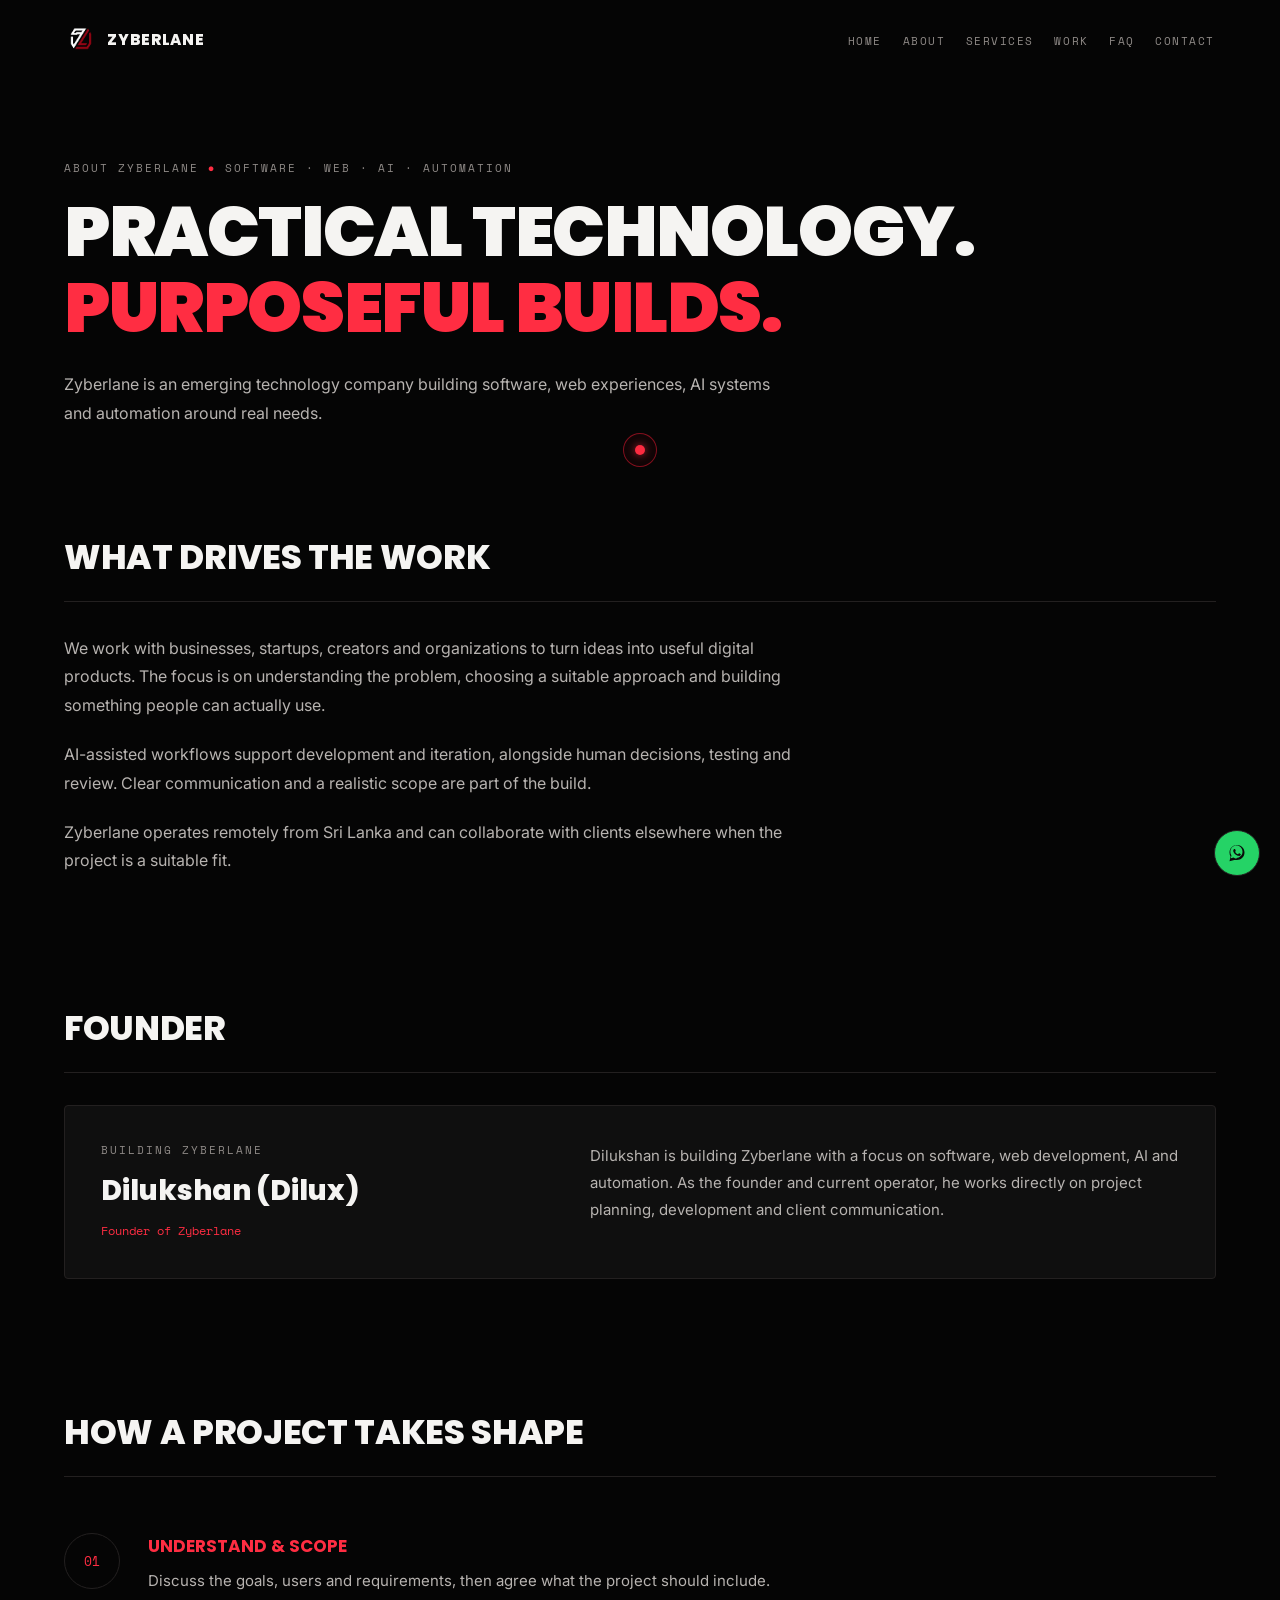
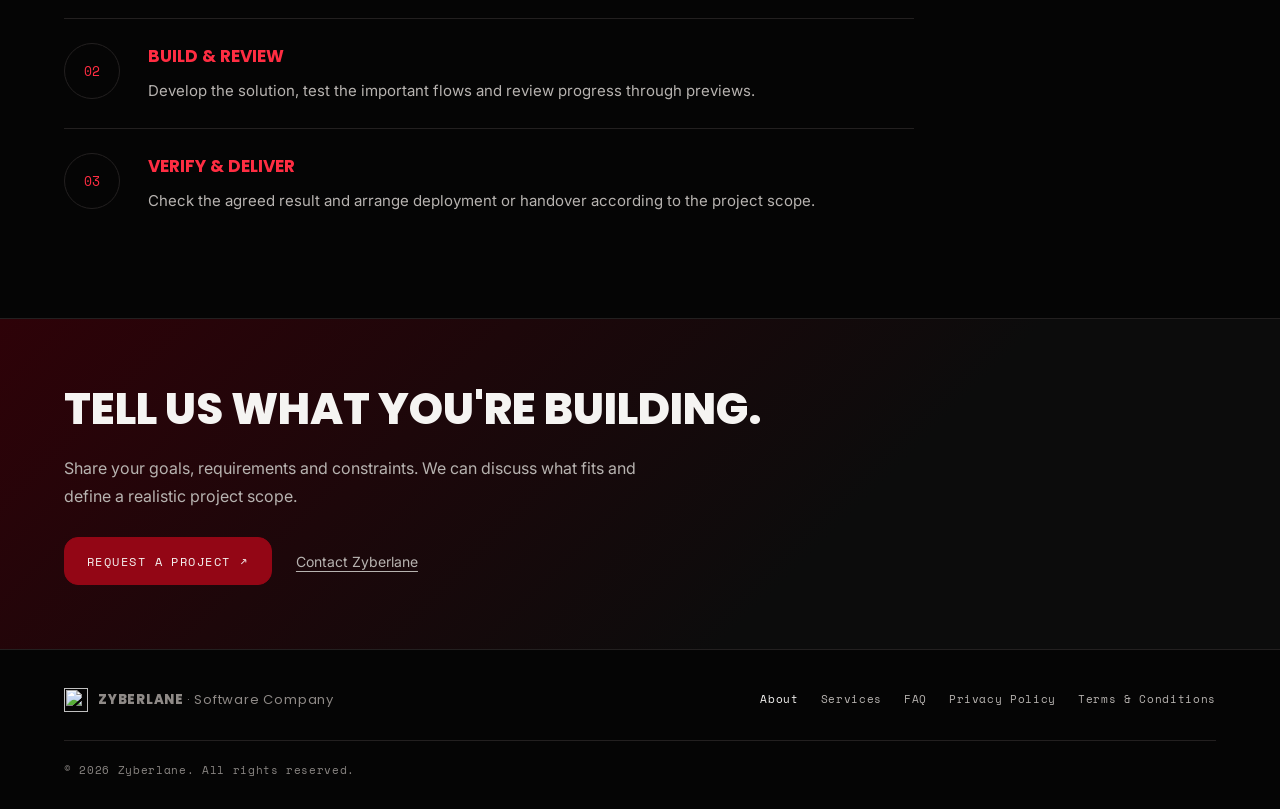
==== about/index.html @ c33e8e36 "Set main navigation to the six agreed links" ====
<!DOCTYPE html>
<html lang="en">
<head>
<meta charset="UTF-8">
<meta name="viewport" content="width=device-width, initial-scale=1.0">
<title>About Zyberlane | Software, Web, AI &amp; Automation</title>
<meta name="description" content="Meet Zyberlane, an emerging technology company focused on practical software, web experiences, AI and automation, founded by Dilukshan (Dilux).">
<meta name="robots" content="index, follow">
<meta name="author" content="Zyberlane">
<link rel="canonical" href="https://zyberlane.com/about/">
<meta property="og:type" content="website">
<meta property="og:url" content="https://zyberlane.com/about/">
<meta property="og:title" content="About Zyberlane | Software, Web, AI &amp; Automation">
<meta property="og:description" content="Meet Zyberlane, an emerging technology company focused on practical software, web experiences, AI and automation, founded by Dilukshan (Dilux).">
<meta property="og:site_name" content="Zyberlane">
<meta property="og:locale" content="en_US">
<meta property="og:image" content="https://zyberlane.com/assets/og-image.png">
<meta property="og:image:width" content="1200">
<meta property="og:image:height" content="630">
<meta property="og:image:alt" content="Zyberlane">
<meta name="twitter:card" content="summary_large_image">
<meta name="twitter:title" content="About Zyberlane | Software, Web, AI &amp; Automation">
<meta name="twitter:description" content="Meet Zyberlane, an emerging technology company focused on practical software, web experiences, AI and automation, founded by Dilukshan (Dilux).">
<meta name="twitter:image" content="https://zyberlane.com/assets/og-image.png">
<meta name="theme-color" content="#050505">
<link rel="icon" type="image/png" sizes="512x512" href="/assets/favicon.png">
<link rel="apple-touch-icon" href="/assets/favicon.png">
<link rel="preconnect" href="https://fonts.googleapis.com">
<link rel="preconnect" href="https://fonts.gstatic.com" crossorigin>
<link href="https://fonts.googleapis.com/css2?family=Anton&family=Poppins:wght@400;500;600;700;800;900&family=Inter:wght@400;500;600&family=Space+Mono:wght@400;700&display=swap" rel="stylesheet">
<link rel="stylesheet" href="/assets/site-pages.css">
<script src="/assets/site-pages.js" defer></script>
<script type="application/ld+json">{"@context":"https://schema.org","@type":"AboutPage","name":"About Zyberlane | Software, Web, AI & Automation","url":"https://zyberlane.com/about/","description":"Meet Zyberlane, an emerging technology company focused on practical software, web experiences, AI and automation, founded by Dilukshan (Dilux).","isPartOf":{"@type":"WebSite","name":"Zyberlane","url":"https://zyberlane.com/"}}</script>
<noscript><style>
.company-page header{position:static;flex-wrap:wrap;gap:18px;}
.company-page #mainNav{position:static;transform:none;opacity:1;visibility:visible;width:100%;max-height:none;background:none;border:0;box-shadow:none;padding:0;}
.company-page #mainNav ul{flex-direction:row;flex-wrap:wrap;gap:4px 18px;}
.company-page .nav-toggle{display:none;}
.company-page .page-intro{padding-top:48px;}
</style></noscript>
</head>
<body class="company-page">
<a class="skip-link" href="#mainContent">Skip to content</a>
<!-- ================= ADDITIVE: CUSTOM CURSOR ================= -->
<div id="cursorDot" aria-hidden="true"></div>
<div id="cursorRing" aria-hidden="true"></div>

<!-- ================= ADDITIVE: FLOATING ACTION BUTTONS ================= -->
<button type="button" class="fab fab-scrolltop" id="scrollTopBtn" aria-label="Scroll to top" aria-hidden="true" tabindex="-1">
  <span class="fab-liquid" id="scrollTopLiquid"></span>
  <span class="fab-icon">↑</span>
</button>
<a class="fab fab-whatsapp" id="fabWhatsapp" href="https://wa.me/94711524659" target="_blank" rel="noopener" aria-label="Chat on WhatsApp">
  <svg viewBox="0 0 32 32" width="20" height="20" fill="currentColor"><path d="M16.001 3C9.373 3 4 8.373 4 15.001c0 2.386.627 4.62 1.72 6.555L4 29l7.617-1.687A11.94 11.94 0 0016.001 27C22.63 27 28 21.63 28 15.001 28 8.373 22.63 3 16.001 3zm0 21.818a9.77 9.77 0 01-4.983-1.363l-.357-.212-4.52 1.001.964-4.408-.233-.37a9.79 9.79 0 01-1.5-5.465c0-5.412 4.404-9.818 9.629-9.818 5.412 0 9.818 4.406 9.818 9.818 0 5.412-4.406 9.817-9.818 9.817zm5.383-7.354c-.295-.148-1.746-.862-2.017-.96-.271-.099-.469-.148-.667.148-.198.296-.766.96-.94 1.157-.173.198-.346.222-.641.074-.295-.148-1.246-.459-2.373-1.463-.877-.782-1.47-1.749-1.642-2.045-.173-.296-.018-.456.13-.603.134-.133.296-.346.444-.519.148-.173.198-.296.296-.494.099-.198.05-.371-.025-.519-.074-.148-.667-1.608-.914-2.203-.24-.578-.485-.5-.667-.509-.173-.008-.371-.01-.569-.01a1.09 1.09 0 00-.79.371c-.271.296-1.038 1.014-1.038 2.474s1.063 2.87 1.211 3.068c.148.198 2.093 3.197 5.073 4.483.709.306 1.262.489 1.693.626.711.226 1.359.194 1.871.118.571-.085 1.746-.714 1.993-1.404.247-.69.247-1.281.173-1.404-.074-.123-.271-.198-.567-.346z"/></svg>
</a>

<header id="siteHeader">
  <a class="brand" href="/" aria-label="Zyberlane home"><img src="/assets/zyberlane-logo.png" alt="" width="32" height="32"><span>ZYBERLANE</span></a>
  <nav id="mainNav" aria-label="Main navigation">
    <ul>
      <li><a href="/">Home</a></li>
      <li><a href="/about/" aria-current="page">About</a></li>
      <li><a href="/services/">Services</a></li>
      <li><a href="/#work">Work</a></li>
      <li><a href="/#faq">FAQ</a></li>
      <li><a href="/#contact">Contact</a></li>
    </ul>
  </nav>
  <button type="button" class="nav-toggle" id="navToggle" aria-label="Menu" aria-expanded="false" aria-controls="mainNav"><span></span><span></span><span></span></button>
</header>
<main id="mainContent" tabindex="-1">
<section class="page-intro" aria-labelledby="pageTitle">
  <div class="page-width">
    <div class="eyebrow">About Zyberlane <span class="dot" aria-hidden="true">●</span> Software · Web · AI · Automation</div>
    <h1 id="pageTitle">Practical technology.<br><span class="page-accent">Purposeful builds.</span></h1>
    <p class="page-description">Zyberlane is an emerging technology company building software, web experiences, AI systems and automation around real needs.</p>
  </div>
</section>
<section aria-labelledby="companyTitle">
  <div class="page-width">
    <div class="section-head"><h2 id="companyTitle">What drives the work</h2></div>
    <div class="about-copy" data-page-reveal>
      <p>We work with businesses, startups, creators and organizations to turn ideas into useful digital products. The focus is on understanding the problem, choosing a suitable approach and building something people can actually use.</p>
      <p>AI-assisted workflows support development and iteration, alongside human decisions, testing and review. Clear communication and a realistic scope are part of the build.</p>
      <p>Zyberlane operates remotely from Sri Lanka and can collaborate with clients elsewhere when the project is a suitable fit.</p>
    </div>
  </div>
</section>
<section aria-labelledby="founderTitle">
  <div class="page-width">
    <div class="section-head"><h2 id="founderTitle">Founder</h2></div>
    <div class="founder-card" data-page-reveal>
      <div>
        <div class="eyebrow">Building Zyberlane</div>
        <h3>Dilukshan (Dilux)</h3>
        <div class="founder-role">Founder of Zyberlane</div>
      </div>
      <p>Dilukshan is building Zyberlane with a focus on software, web development, AI and automation. As the founder and current operator, he works directly on project planning, development and client communication.</p>
    </div>
  </div>
</section>
<section aria-labelledby="approachTitle">
  <div class="page-width">
    <div class="section-head"><h2 id="approachTitle">How a project takes shape</h2></div>
    <ol class="process-list">
      <li class="p-step" data-page-reveal><span class="idx" aria-hidden="true">01</span><div><h3>Understand &amp; scope</h3><p>Discuss the goals, users and requirements, then agree what the project should include.</p></div></li>
      <li class="p-step" data-page-reveal><span class="idx" aria-hidden="true">02</span><div><h3>Build &amp; review</h3><p>Develop the solution, test the important flows and review progress through previews.</p></div></li>
      <li class="p-step" data-page-reveal><span class="idx" aria-hidden="true">03</span><div><h3>Verify &amp; deliver</h3><p>Check the agreed result and arrange deployment or handover according to the project scope.</p></div></li>
    </ol>
  </div>
</section>
<section class="page-cta" aria-labelledby="projectCta">
  <div class="page-width" data-page-reveal>
    <h2 id="projectCta">Tell us what you're building.</h2>
    <p>Share your goals, requirements and constraints. We can discuss what fits and define a realistic project scope.</p>
    <div class="cta-actions">
      <a class="cta-btn" href="/#booking">Request a Project <span aria-hidden="true">↗</span></a>
      <a class="text-link" href="/#contact">Contact Zyberlane</a>
    </div>
  </div>
</section>
</main>
<footer>
  <a class="brand" href="/" aria-label="Zyberlane home"><img src="/assets/favicon.png" alt="" width="24" height="24"><span>ZYBERLANE <span class="foot-tagline">· Software Company</span></span></a>
  <nav class="footer-links" aria-label="Footer">
    <a href="/about/" aria-current="page">About</a>
    <a href="/services/">Services</a>
    <a href="/#faq">FAQ</a>
    <a href="/privacy-policy/">Privacy Policy</a>
    <a href="/terms/">Terms &amp; Conditions</a>
  </nav>
  <div class="foot-note">© 2026 Zyberlane. All rights reserved.</div>
</footer>
</body>
</html>
---- assets/site-pages.css ----
/* Shared navigation, footer and existing homepage interactions. */
html{scroll-behavior:smooth;}
  /* ---------- NAV ---------- */
  header{
    position:fixed; top:0; left:0; right:0; z-index:100;
    display:flex; align-items:center; justify-content:space-between;
    padding:22px 5vw;
    background:transparent; border:1px solid transparent;
    transition:background .4s var(--ease), border-color .4s var(--ease), backdrop-filter .4s var(--ease),
      top .4s var(--ease), left .4s var(--ease), right .4s var(--ease), padding .4s var(--ease), border-radius .4s var(--ease);
  }
  header.scrolled{
    top:12px; left:3vw; right:3vw; padding:14px 2vw; border-radius:16px;
    background:rgba(13,12,12,.82);
    -webkit-backdrop-filter:blur(16px);
    backdrop-filter:blur(16px);
    border-color:var(--line);
    box-shadow:0 8px 28px rgba(0,0,0,.25);
  }
  .brand{display:flex; align-items:center; gap:10px;}
  .brand img{width:32px; height:32px; display:block;}
  .brand span{font-family:'Poppins'; font-weight:800; font-size:15px; letter-spacing:.06em;}
  nav ul{list-style:none; display:flex; gap:36px;}
  nav a{
    font-family:'Space Mono',monospace; font-size:11px; letter-spacing:.14em; text-transform:uppercase;
    color:var(--gray); position:relative; padding-bottom:3px;
  }
  nav a:hover{color:var(--white);}
  nav a::after{
    content:''; position:absolute; left:0; bottom:0; height:1px; width:0;
    background:var(--red-glow); transition:width .3s var(--ease);
  }
  nav a:hover::after{width:100%;}
  .nav-toggle{display:none; flex-direction:column; gap:5px; cursor:pointer; background:none; border:none; z-index:110; position:relative;}
  .nav-toggle{padding:6px; margin-right:4px; min-width:44px; min-height:44px; align-items:center; justify-content:center;}
  .nav-toggle span{width:22px; height:2px; background:var(--white); transition:transform .3s var(--ease), opacity .3s var(--ease);}
  .nav-toggle.active span:nth-child(1){transform:translateY(7px) rotate(45deg);}
  .nav-toggle.active span:nth-child(2){opacity:0;}
  .nav-toggle.active span:nth-child(3){transform:translateY(-7px) rotate(-45deg);}

  #mainNav{
    transition:transform .3s var(--ease), opacity .25s var(--ease), visibility .3s;
  }
  @media (max-width:860px){
    .nav-toggle{display:flex;}
    #mainNav{
      position:fixed; top:76px; right:5vw; width:min(58vw,240px);
      background:rgba(13,12,12,.98); backdrop-filter:blur(16px);
      border:1px solid var(--line);
      border-radius:14px;
      box-shadow:0 18px 40px rgba(0,0,0,.5), 0 0 0 1px rgba(147,6,21,.08);
      display:flex; align-items:stretch; justify-content:center;
      padding:10px;
      transform-origin:top right;
      transform:scale(.9) translateY(-8px); opacity:0; visibility:hidden; z-index:105;
    }
    /* Make the opening menu focusable immediately; keep its visual transitions. */
    #mainNav.open{transform:scale(1) translateY(0); opacity:1; visibility:visible; transition-property:transform, opacity;}
    #mainNav ul{flex-direction:column; gap:2px; width:100%; padding:0;}
    #mainNav ul li{width:100%;}
    #mainNav a{
      font-size:12px; display:block; padding:13px 14px; border-radius:9px;
      transition:background .2s var(--ease), color .2s var(--ease);
    }
    #mainNav a:hover, #mainNav a:active{background:rgba(147,6,21,.16); color:var(--white);}
    .company-page #mainNav a:hover, .company-page #mainNav a:active{background:rgba(245,244,242,.06);}
    #mainNav a::after{display:none;}
  }
  /* ================= ADDITIVE: CUSTOM CURSOR ================= */
  html.has-custom-cursor, html.has-custom-cursor body{cursor:none;}
  html.has-custom-cursor a, html.has-custom-cursor button,
  html.has-custom-cursor .skill-card, html.has-custom-cursor .p-step{cursor:none;}
  #cursorDot, #cursorRing{
    position:fixed; top:0; left:0; z-index:9999; pointer-events:none;
    border-radius:50%; will-change:transform, width, height, opacity;
    transform:translate3d(-50%,-50%,0);
  }
  #cursorDot{
    width:10px; height:10px; background:var(--red-glow);
    box-shadow:0 0 8px rgba(255,45,66,.7);
    opacity:0; transition:opacity .25s var(--ease), width .25s var(--ease), height .25s var(--ease), background .25s var(--ease);
  }
  #cursorRing{
    width:34px; height:34px; border:1px solid rgba(196,22,42,.65);
    background:rgba(196,22,42,.06);
    opacity:0; transition:opacity .25s var(--ease), width .3s var(--ease), height .3s var(--ease), box-shadow .3s var(--ease), border-color .3s var(--ease), background .3s var(--ease);
  }
  html.has-custom-cursor #cursorDot, html.has-custom-cursor #cursorRing{opacity:1;}
  #cursorRing.cursor-hover{
    width:46px; height:46px;
    border-color:var(--red-glow);
    background:rgba(196,22,42,.14);
    box-shadow:0 0 26px rgba(255,45,66,.55), 0 0 50px rgba(196,22,42,.3);
  }
  #cursorDot.cursor-hover{width:6px; height:6px; background:var(--white);}
  @media (max-width:860px), (hover:none), (pointer:coarse){
    #cursorDot, #cursorRing{display:none !important;}
    html.has-custom-cursor, html.has-custom-cursor body{cursor:auto;}
  }

  /* ================= ADDITIVE: FLOATING ACTION BUTTONS ================= */
  .fab{
    position:fixed; right:20px; width:46px; height:46px; border-radius:50%;
    display:flex; align-items:center; justify-content:center;
    z-index:500; cursor:pointer; overflow:hidden;
    border:1px solid var(--line);
    transition:transform .3s var(--ease), opacity .35s var(--ease), box-shadow .25s var(--ease);
  }
  .fab:hover{ transform:translateY(-3px); }

  /* WhatsApp is fixed at the bottom-right anchor point and never moves */
  .fab-whatsapp{
    bottom:24px; background:#25D366; color:#0a0a0a; text-decoration:none;
    animation:fabWaPulse 2.4s ease-out infinite;
  }

  /* scroll-to-top sits fixed in its own spot above WhatsApp, popping in/out
     with a soft scale/fade instead of sliding anything else around */
  .fab-scrolltop{
    bottom:86px; background:rgba(15,15,15,.92); backdrop-filter:blur(6px);
    padding:0; font-family:inherit;
    opacity:0; transform:scale(.55) translateY(8px);
    pointer-events:none;
    transition:opacity .35s var(--ease), transform .4s cubic-bezier(.34,1.56,.64,1), box-shadow .25s var(--ease);
  }
  .fab-scrolltop.is-visible{
    opacity:1; transform:scale(1) translateY(0);
    pointer-events:auto;
  }
  .fab-scrolltop .fab-liquid{
    position:absolute; left:0; right:0; bottom:0; height:0%;
    background:linear-gradient(180deg, var(--red-glow), var(--red));
    transition:height .15s linear;
    z-index:1;
    overflow:visible;
  }
  /* a repeating ripple pattern rides the liquid's surface, scrolling sideways
     in a seamless loop — a real moving wave, not just a wobble */
  .fab-liquid::before{
    content:''; position:absolute; top:-5px; left:-25%; width:150%; height:12px;
    background-image:radial-gradient(ellipse 8px 6px at center, var(--red-glow) 55%, transparent 60%);
    background-size:22px 12px;
    background-repeat:repeat-x;
    opacity:.9;
    animation:fabWaveScroll 1.6s linear infinite;
  }
  @keyframes fabWaveScroll{
    from{ transform:translateX(0); }
    to{ transform:translateX(-22px); }
  }
  .fab-scrolltop .fab-icon{
    position:relative; z-index:2; color:var(--white); font-size:18px; font-weight:700; line-height:1;
  }
  @keyframes fabWaPulse{
    0%{ box-shadow:0 0 0 0 rgba(37,211,102,.55); }
    70%{ box-shadow:0 0 0 12px rgba(37,211,102,0); }
    100%{ box-shadow:0 0 0 0 rgba(37,211,102,0); }
  }
  @media (prefers-reduced-motion: reduce){
    .fab-whatsapp{ animation:none; }
    .fab-liquid::before{ animation:none; }
    .fab-scrolltop{ transition:opacity .2s; }
  }
  @media (max-width:600px){
    .fab{ right:14px; width:44px; height:44px; }
    .fab-whatsapp{ bottom:18px; }
    .fab-scrolltop{ bottom:74px; }
  }


#mainNav ul{gap:clamp(12px,1.6vw,28px);}
.footer-links{display:flex;flex-wrap:wrap;gap:4px 22px;min-width:0;}
footer > .foot-note{flex-basis:100%;margin-top:4px;padding-top:20px;border-top:1px solid var(--line);}
.footer-links a{display:inline-flex;align-items:center;min-height:44px;font-family:'Space Mono',monospace;font-size:11px;letter-spacing:.06em;color:#b7b3b0;text-transform:none;}
.footer-links a:hover,.footer-links a[aria-current="page"]{color:#f5f4f2;}
.form-privacy{margin:16px 0;color:#b7b3b0;font-size:12.5px;line-height:1.7;}
.form-privacy a{text-decoration:underline;text-underline-offset:3px;}
@media(max-width:860px){
  #mainNav{max-height:calc(100vh - 104px);max-height:calc(100dvh - 104px);overflow-y:auto;}
  #mainNav ul{gap:2px;}
}
.company-page{
  --black:#050505;--black-2:#0c0c0c;--panel:#0f0f0f;--white:#f5f4f2;--gray:#8f8a87;
  --red:#930615;--red-bright:#c4162a;--red-glow:#ff2d42;--red-deep:#2e0208;--line:#232020;--ease:cubic-bezier(.16,.8,.24,1);
  margin:0;background:var(--black);color:var(--white);font-family:'Inter',sans-serif;-webkit-font-smoothing:antialiased;
}
.company-page *{box-sizing:border-box;}
.company-page h1,.company-page h2,.company-page h3,.company-page p,.company-page ul{margin:0;}
.company-page ::selection{background:var(--red);color:var(--white);}
:where(.company-page) a{color:inherit;text-decoration:none;}
.company-page a:focus-visible,.company-page button:focus-visible,.company-page [tabindex]:focus-visible{outline:2px solid var(--red-glow);outline-offset:4px;}
.company-page #mainNav a::after{background:var(--white);}
.company-page #mainNav a:focus-visible{outline-color:var(--white);}
.skip-link{position:fixed;top:12px;left:12px;z-index:10001;transform:translateY(-160%);padding:14px 18px;background:var(--white);color:var(--black);border-radius:4px;}
.skip-link:focus{transform:translateY(0);}
.company-page section[id],.company-page main[id]{scroll-margin-top:100px;}
.company-page .brand{display:flex;align-items:center;gap:10px;flex-shrink:0;}
.company-page .brand img{width:32px;height:32px;display:block;}
.company-page .brand span{font-family:'Poppins',sans-serif;font-weight:800;font-size:15px;letter-spacing:.06em;}
.company-page main{min-height:calc(100vh - 150px);}
.company-page section{padding:64px 5vw;}
.company-page .page-intro{padding-top:160px;padding-bottom:40px;}
.company-page .page-width{max-width:1180px;margin:0 auto;}
.company-page .eyebrow{font-family:'Space Mono',monospace;font-size:11px;letter-spacing:.18em;text-transform:uppercase;color:var(--gray);}
.company-page .eyebrow .dot{color:var(--red-glow);}
.company-page h1{font-family:'Poppins',sans-serif;font-weight:900;font-size:clamp(38px,5.5vw,72px);line-height:1.08;letter-spacing:-.02em;text-transform:uppercase;max-width:950px;margin:18px 0 24px;}
.company-page .page-accent{color:var(--red-glow);}
.company-page .page-description{font-size:16px;line-height:1.8;color:#b7b3b0;max-width:720px;}
.company-page .section-head{display:flex;align-items:flex-end;justify-content:space-between;gap:16px;flex-wrap:wrap;margin-bottom:32px;padding-bottom:18px;border-bottom:1px solid var(--line);}
.company-page .section-head h2{font-family:'Poppins',sans-serif;font-weight:800;font-size:clamp(24px,3vw,34px);text-transform:uppercase;letter-spacing:-.01em;}
.company-page .skills-wrap{display:grid;grid-template-columns:repeat(3,minmax(0,1fr));gap:24px;}
.company-page .skill-card{border:1px solid var(--line);padding:32px 26px;border-radius:4px;background:var(--panel);transition:border-color .3s var(--ease),transform .3s var(--ease);}
.company-page .skill-card:hover{border-color:rgba(196,22,42,.5);transform:translateY(-4px);}
.company-page .num{font-family:'Space Mono',monospace;color:var(--red-glow);font-size:12px;letter-spacing:.1em;}
.company-page .skill-card h3{font-family:'Poppins',sans-serif;font-weight:700;font-size:20px;margin:14px 0 12px;text-transform:uppercase;overflow-wrap:anywhere;}
.company-page .skill-card p{color:#b7b3b0;font-size:14px;line-height:1.8;}
.company-page .service-examples{list-style:none;display:flex;flex-direction:column;gap:9px;margin-top:20px;padding:0;color:#b7b3b0;font-size:13px;line-height:1.6;}
.company-page .service-examples li{position:relative;padding-left:18px;}
.company-page .service-examples li::before{content:'-';position:absolute;left:0;color:var(--red-glow);}
.company-page .scope-note{margin-top:28px;color:#b7b3b0;font-size:14px;line-height:1.8;max-width:760px;}
.company-page .page-cta{border-top:1px solid var(--line);background:linear-gradient(135deg,var(--red-deep),var(--black-2) 65%);}
.company-page .page-cta h2{font-family:'Poppins',sans-serif;font-weight:800;font-size:clamp(28px,3.5vw,44px);line-height:1.2;text-transform:uppercase;max-width:800px;}
.company-page .page-cta p{margin:18px 0 26px;color:#b7b3b0;line-height:1.8;max-width:620px;}
.company-page .cta-btn{display:inline-flex;align-items:center;gap:10px;min-height:48px;font-family:'Space Mono',monospace;font-size:12px;letter-spacing:.12em;text-transform:uppercase;background:var(--red);color:var(--white);border:1px solid var(--red);padding:14px 22px;border-radius:14px;transition:background .3s var(--ease),color .3s var(--ease);}
.company-page .cta-btn:hover{background:var(--red-glow);border-color:var(--red-glow);color:var(--black);}
.company-page .cta-btn:focus-visible{outline:2px solid var(--white);outline-offset:3px;}
.company-page .cta-actions{display:flex;align-items:center;flex-wrap:wrap;gap:16px 24px;}
.company-page .text-link{display:inline-flex;align-items:center;min-height:44px;font-size:14px;color:#b7b3b0;text-decoration:underline;text-underline-offset:4px;}
.company-page .text-link:hover{color:var(--white);}
.company-page .about-copy{max-width:760px;color:#b7b3b0;font-size:16px;line-height:1.8;}
.company-page .about-copy p+p{margin-top:20px;}
.company-page .founder-card{display:grid;grid-template-columns:1fr 1.3fr;gap:36px;border:1px solid var(--line);border-radius:4px;background:var(--panel);padding:36px;}
.company-page .founder-card h3{font-family:'Poppins',sans-serif;font-size:28px;font-weight:800;margin:12px 0 8px;}
.company-page .founder-role{font-family:'Space Mono',monospace;color:var(--red-glow);font-size:12px;line-height:1.8;}
.company-page .founder-card p{color:#b7b3b0;font-size:15px;line-height:1.8;}
.company-page .process-list{list-style:none;padding:0;max-width:850px;}
.company-page .p-step{display:flex;gap:28px;padding:24px 0;align-items:flex-start;border-bottom:1px solid var(--line);}
.company-page .p-step:last-child{border-bottom:0;}
.company-page .p-step .idx{width:56px;height:56px;border-radius:50%;border:1px solid var(--line);display:flex;align-items:center;justify-content:center;font-family:'Space Mono',monospace;font-size:13px;color:var(--red-glow);flex-shrink:0;}
.company-page .p-step h3{font-family:'Poppins',sans-serif;font-size:17px;font-weight:700;text-transform:uppercase;color:var(--red-glow);margin-bottom:8px;}
.company-page .p-step p{font-size:15px;color:#b7b3b0;line-height:1.8;}
.company-page .legal-width{max-width:760px;margin:0 auto;}
.company-page .legal-intro{padding-bottom:28px;}
.company-page .legal-date{font-family:'Space Mono',monospace;font-size:12px;line-height:1.7;color:#b7b3b0;}
.company-page .legal-copy{padding-top:12px;}
.company-page .legal-copy h2{font-family:'Poppins',sans-serif;font-weight:700;font-size:21px;line-height:1.4;margin:36px 0 14px;}
.company-page .legal-copy h2:first-child{margin-top:0;}
.company-page .legal-section+.legal-section{margin-top:32px;}
.company-page .legal-copy p,.company-page .legal-copy li{font-size:16px;line-height:1.85;color:#b7b3b0;overflow-wrap:anywhere;}
.company-page .legal-copy p+p{margin-top:16px;}
.company-page .legal-copy ul{padding-left:22px;margin:16px 0;}
.company-page .legal-copy li+li{margin-top:8px;}
.company-page .legal-copy a{color:var(--white);text-decoration:underline;text-underline-offset:4px;}
.company-page footer{padding:28px 5vw;display:flex;align-items:center;justify-content:space-between;border-top:1px solid var(--line);flex-wrap:wrap;gap:14px;}
.company-page footer .brand img{width:24px;height:24px;}
.company-page footer .brand span{color:var(--gray);font-size:13px;}
.company-page footer .foot-tagline{color:#8a8683;font-weight:400;}
.company-page footer .foot-note{font-family:'Space Mono',monospace;font-size:11px;color:#8a8683;letter-spacing:.06em;line-height:1.8;}
@media(max-width:1000px){.company-page .skills-wrap{grid-template-columns:repeat(2,minmax(0,1fr));}}
@media(max-width:860px){
  .company-page section{padding:40px 6vw;}
  .company-page .page-intro{padding-top:124px;padding-bottom:28px;}
  .company-page .founder-card{grid-template-columns:1fr;gap:22px;padding:28px;}
}
@media(max-width:600px){
  .company-page .skills-wrap{grid-template-columns:minmax(0,1fr);gap:18px;}
  .company-page .skill-card{padding:28px 24px;}
  .company-page .p-step{gap:18px;}
  .company-page .p-step .idx{width:42px;height:42px;}
  .company-page .legal-copy h2{font-size:20px;}
  .company-page .legal-section+.legal-section{margin-top:28px;}
  .company-page .page-cta p{margin-bottom:22px;}
  .company-page .cta-actions{gap:12px 24px;}
  .footer-links{gap:2px 18px;flex-basis:100%;}
  footer > .foot-note{padding-right:56px;line-height:1.8;}
}
@media(prefers-reduced-motion:reduce){
  html{scroll-behavior:auto;}
  .company-page *{animation-duration:.001ms!important;transition-duration:.001ms!important;scroll-behavior:auto!important;}
  .company-page .skill-card:hover{transform:none;}
}
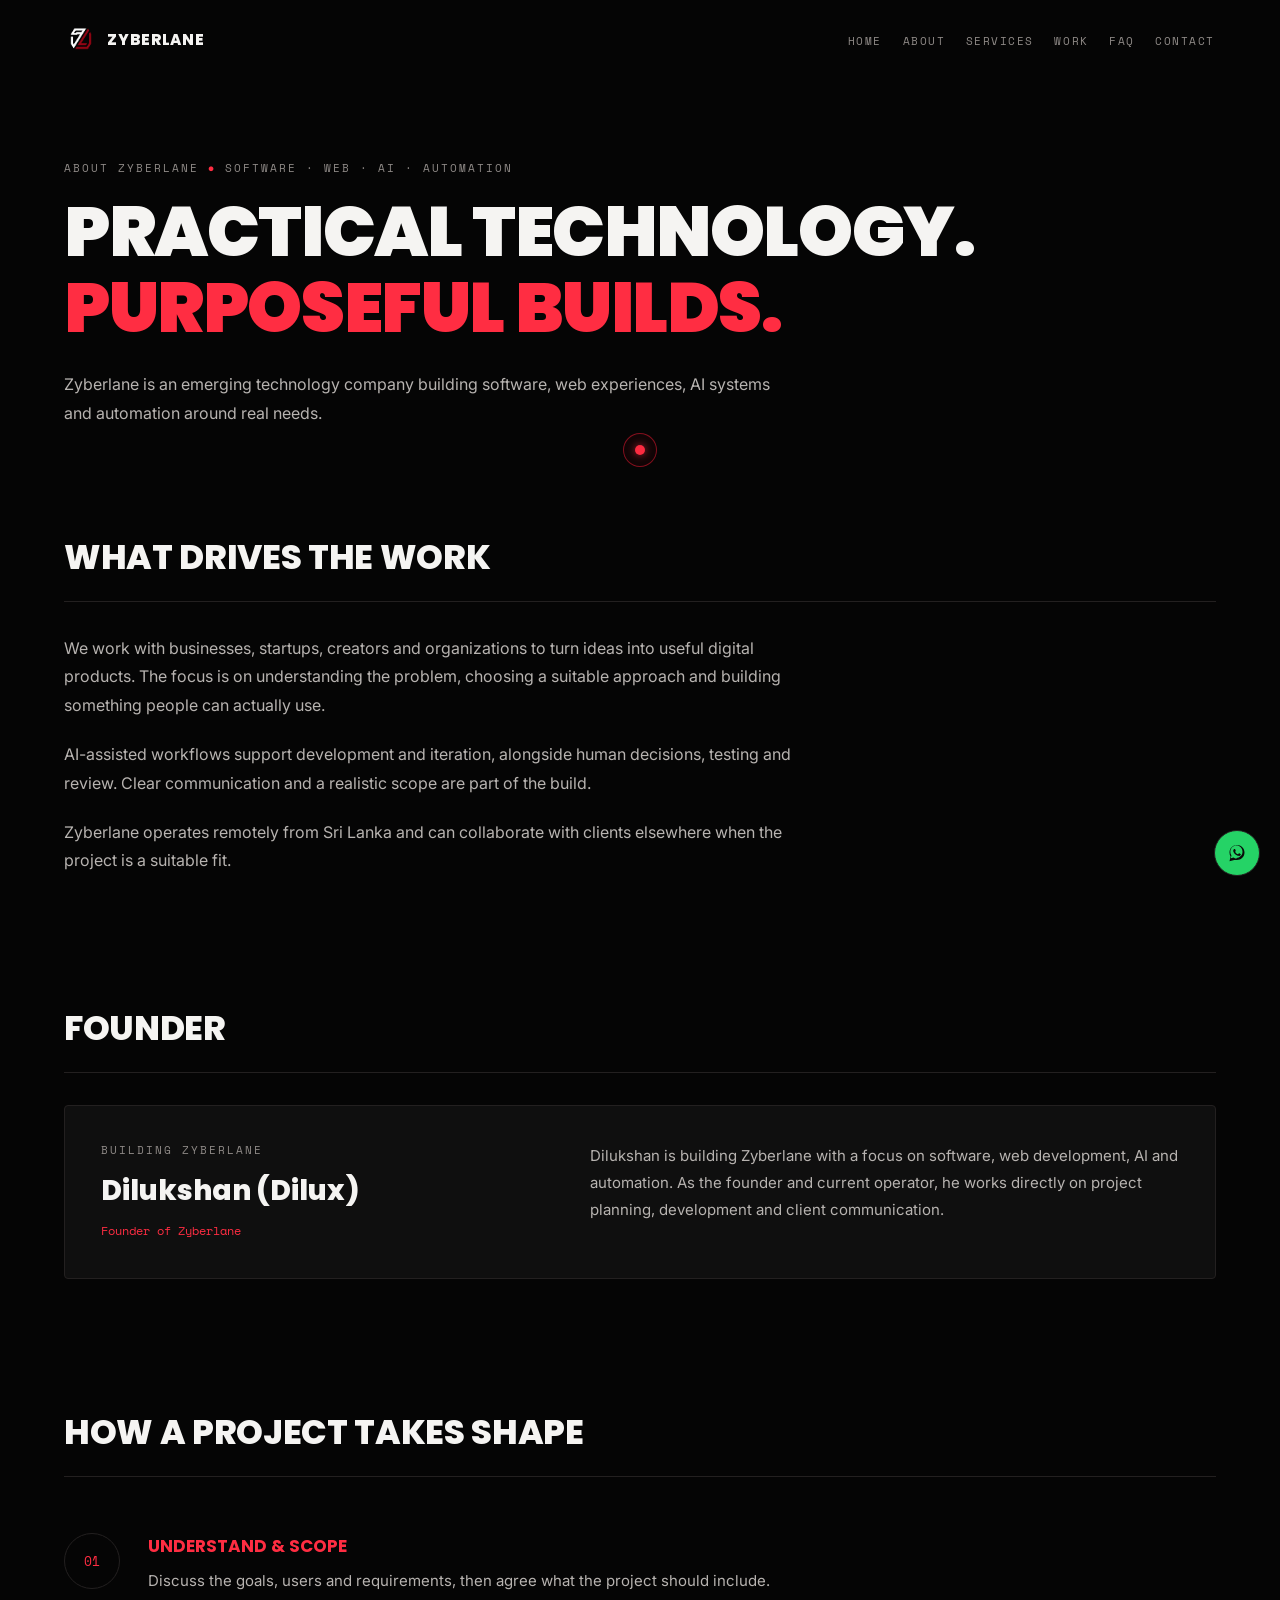
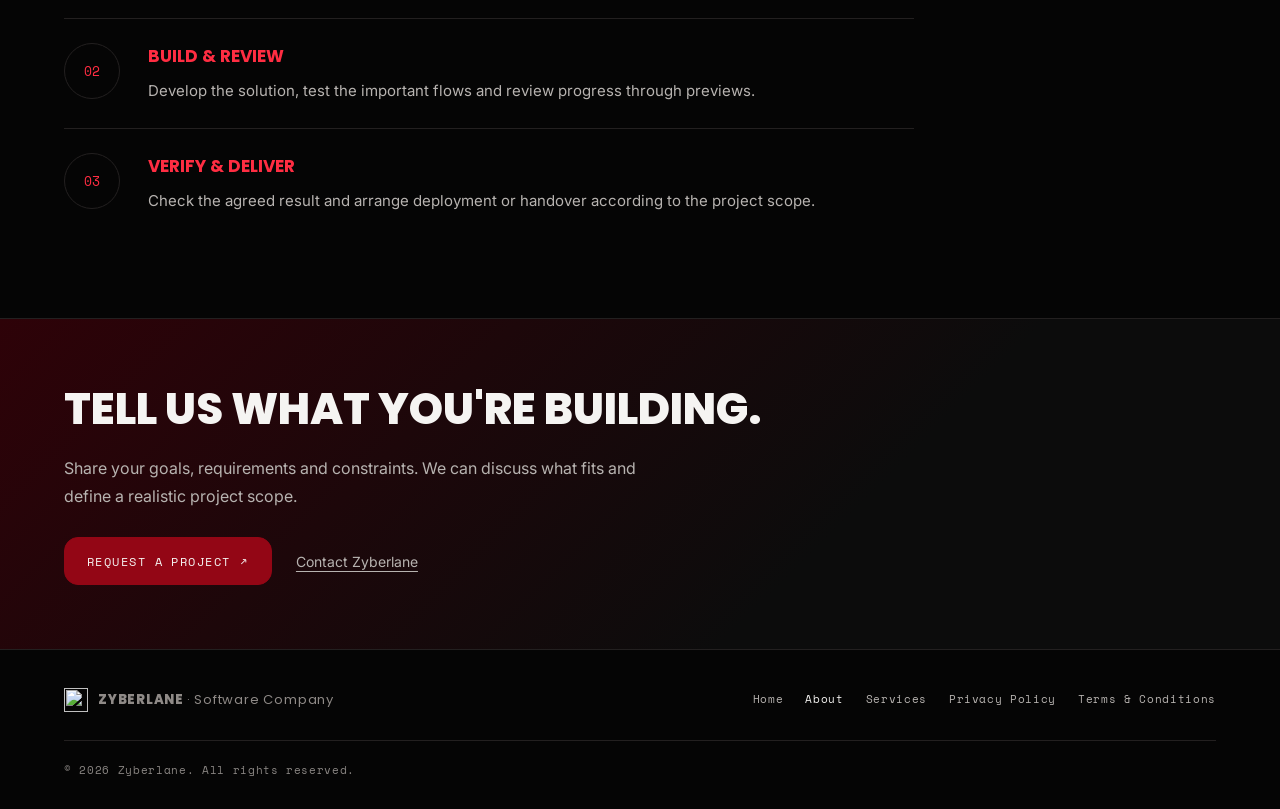
==== commit 23f27f14: "Update footer navigation links across public pages" ====
--- a/about/index.html
+++ b/about/index.html
@@ -123,9 +123,9 @@
 <footer>
   <a class="brand" href="/" aria-label="Zyberlane home"><img src="/assets/favicon.png" alt="" width="24" height="24"><span>ZYBERLANE <span class="foot-tagline">· Software Company</span></span></a>
   <nav class="footer-links" aria-label="Footer">
+    <a href="/">Home</a>
     <a href="/about/" aria-current="page">About</a>
     <a href="/services/">Services</a>
-    <a href="/#faq">FAQ</a>
     <a href="/privacy-policy/">Privacy Policy</a>
     <a href="/terms/">Terms &amp; Conditions</a>
   </nav>
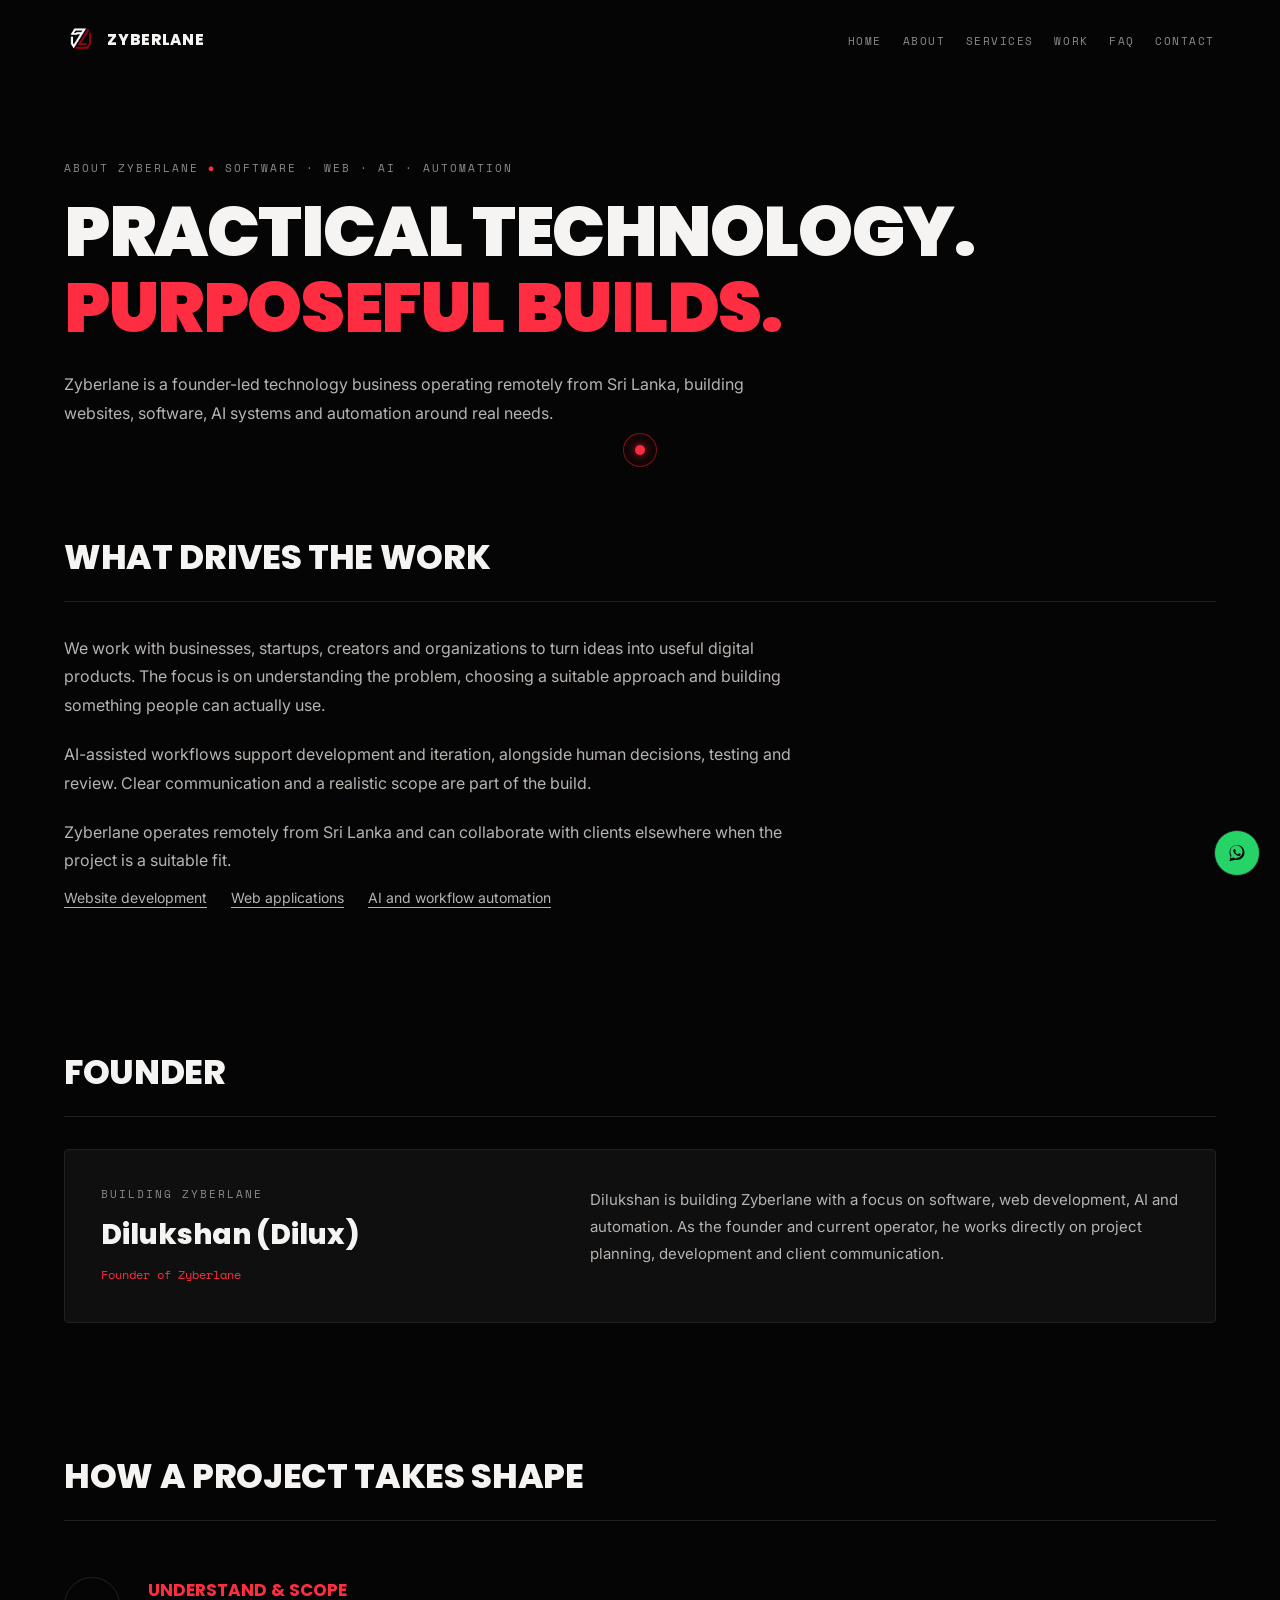
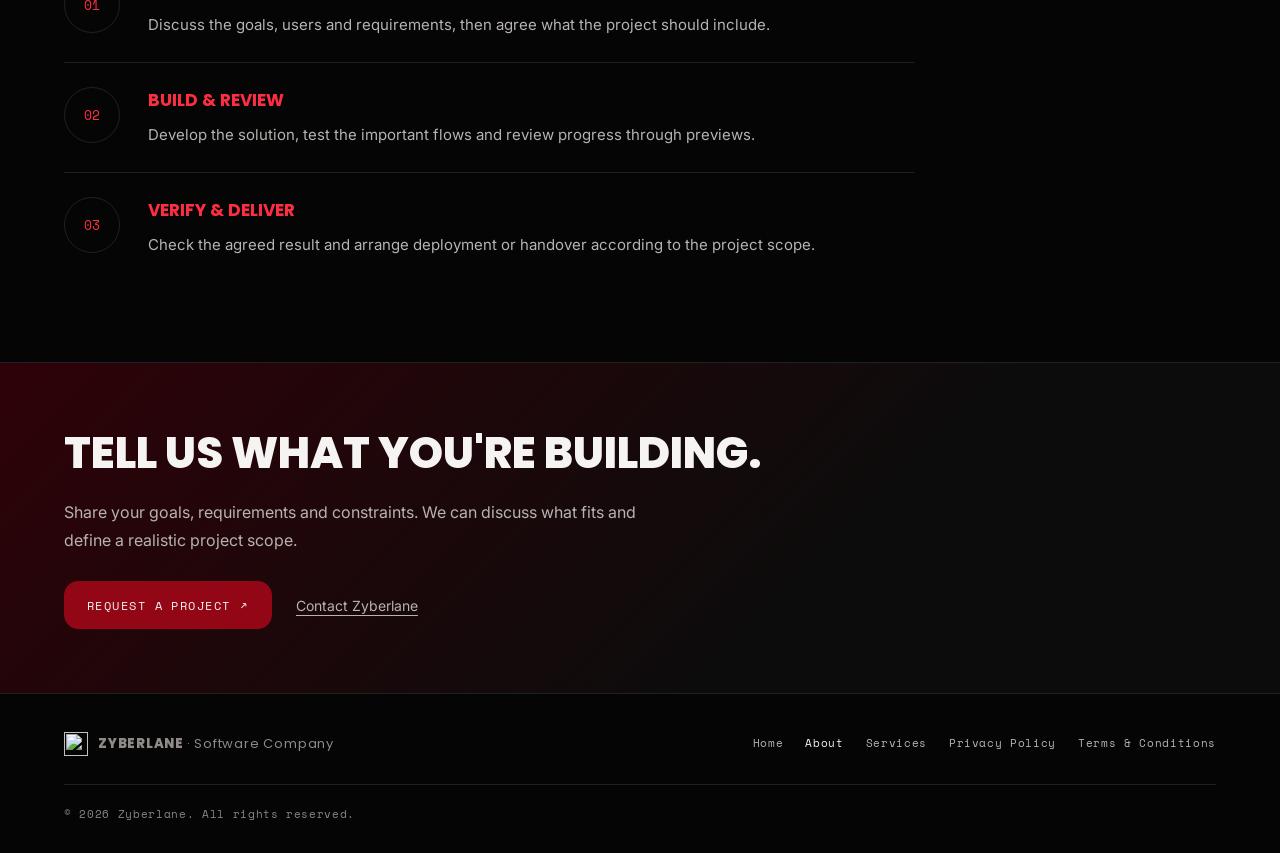
==== commit 2f67e638: "Search intent and service SEO architecture" ====
--- a/about/index.html
+++ b/about/index.html
@@ -3,15 +3,15 @@
 <head>
 <meta charset="UTF-8">
 <meta name="viewport" content="width=device-width, initial-scale=1.0">
-<title>About Zyberlane | Software, Web, AI &amp; Automation</title>
-<meta name="description" content="Meet Zyberlane, an emerging technology company focused on practical software, web experiences, AI and automation, founded by Dilukshan (Dilux).">
+<title>About Zyberlane | Founder-led Development in Sri Lanka</title>
+<meta name="description" content="Meet Dilux, Zyberlane&#x27;s founder. Learn how this Sri Lanka-based technology business scopes, builds and reviews web, software and AI projects remotely.">
 <meta name="robots" content="index, follow">
 <meta name="author" content="Zyberlane">
 <link rel="canonical" href="https://zyberlane.com/about/">
 <meta property="og:type" content="website">
 <meta property="og:url" content="https://zyberlane.com/about/">
-<meta property="og:title" content="About Zyberlane | Software, Web, AI &amp; Automation">
-<meta property="og:description" content="Meet Zyberlane, an emerging technology company focused on practical software, web experiences, AI and automation, founded by Dilukshan (Dilux).">
+<meta property="og:title" content="About Zyberlane | Founder-led Development in Sri Lanka">
+<meta property="og:description" content="Meet Dilux, Zyberlane&#x27;s founder. Learn how this Sri Lanka-based technology business scopes, builds and reviews web, software and AI projects remotely.">
 <meta property="og:site_name" content="Zyberlane">
 <meta property="og:locale" content="en_US">
 <meta property="og:image" content="https://zyberlane.com/assets/og-image.png">
@@ -19,8 +19,8 @@
 <meta property="og:image:height" content="630">
 <meta property="og:image:alt" content="Zyberlane">
 <meta name="twitter:card" content="summary_large_image">
-<meta name="twitter:title" content="About Zyberlane | Software, Web, AI &amp; Automation">
-<meta name="twitter:description" content="Meet Zyberlane, an emerging technology company focused on practical software, web experiences, AI and automation, founded by Dilukshan (Dilux).">
+<meta name="twitter:title" content="About Zyberlane | Founder-led Development in Sri Lanka">
+<meta name="twitter:description" content="Meet Dilux, Zyberlane&#x27;s founder. Learn how this Sri Lanka-based technology business scopes, builds and reviews web, software and AI projects remotely.">
 <meta name="twitter:image" content="https://zyberlane.com/assets/og-image.png">
 <meta name="theme-color" content="#050505">
 <link rel="icon" type="image/png" sizes="512x512" href="/assets/favicon.png">
@@ -30,7 +30,63 @@
 <link href="https://fonts.googleapis.com/css2?family=Anton&family=Poppins:wght@400;500;600;700;800;900&family=Inter:wght@400;500;600&family=Space+Mono:wght@400;700&display=swap" rel="stylesheet">
 <link rel="stylesheet" href="/assets/site-pages.css">
 <script src="/assets/site-pages.js" defer></script>
-<script type="application/ld+json">{"@context":"https://schema.org","@type":"AboutPage","name":"About Zyberlane | Software, Web, AI & Automation","url":"https://zyberlane.com/about/","description":"Meet Zyberlane, an emerging technology company focused on practical software, web experiences, AI and automation, founded by Dilukshan (Dilux).","isPartOf":{"@type":"WebSite","name":"Zyberlane","url":"https://zyberlane.com/"}}</script>
+<script type="application/ld+json" id="zyberlane-structured-data">
+{
+  "@context": "https://schema.org",
+  "@graph": [
+    {
+      "@type": "AboutPage",
+      "@id": "https://zyberlane.com/about/#webpage",
+      "url": "https://zyberlane.com/about/",
+      "name": "About Zyberlane | Founder-led Development in Sri Lanka",
+      "description": "Meet Dilux, Zyberlane's founder. Learn how this Sri Lanka-based technology business scopes, builds and reviews web, software and AI projects remotely.",
+      "isPartOf": {
+        "@id": "https://zyberlane.com/#website"
+      },
+      "about": {
+        "@id": "https://zyberlane.com/#organization"
+      },
+      "breadcrumb": {
+        "@id": "https://zyberlane.com/about/#breadcrumb"
+      },
+      "mainEntity": {
+        "@id": "https://zyberlane.com/#organization"
+      },
+      "mentions": {
+        "@id": "https://zyberlane.com/#founder"
+      }
+    },
+    {
+      "@type": "BreadcrumbList",
+      "@id": "https://zyberlane.com/about/#breadcrumb",
+      "itemListElement": [
+        {
+          "@type": "ListItem",
+          "position": 1,
+          "name": "Home",
+          "item": "https://zyberlane.com/"
+        },
+        {
+          "@type": "ListItem",
+          "position": 2,
+          "name": "About",
+          "item": "https://zyberlane.com/about/"
+        }
+      ]
+    },
+    {
+      "@type": "Person",
+      "@id": "https://zyberlane.com/#founder",
+      "name": "Dilux",
+      "alternateName": "Dilukshan",
+      "url": "https://zyberlane.com/about/",
+      "affiliation": {
+        "@id": "https://zyberlane.com/#organization"
+      }
+    }
+  ]
+}
+</script>
 <noscript><style>
 .company-page header{position:static;flex-wrap:wrap;gap:18px;}
 .company-page #mainNav{position:static;transform:none;opacity:1;visibility:visible;width:100%;max-height:none;background:none;border:0;box-shadow:none;padding:0;}
@@ -73,7 +129,7 @@
   <div class="page-width">
     <div class="eyebrow">About Zyberlane <span class="dot" aria-hidden="true">●</span> Software · Web · AI · Automation</div>
     <h1 id="pageTitle">Practical technology.<br><span class="page-accent">Purposeful builds.</span></h1>
-    <p class="page-description">Zyberlane is an emerging technology company building software, web experiences, AI systems and automation around real needs.</p>
+    <p class="page-description">Zyberlane is a founder-led technology business operating remotely from Sri Lanka, building websites, software, AI systems and automation around real needs.</p>
   </div>
 </section>
 <section aria-labelledby="companyTitle">
@@ -83,6 +139,7 @@
       <p>We work with businesses, startups, creators and organizations to turn ideas into useful digital products. The focus is on understanding the problem, choosing a suitable approach and building something people can actually use.</p>
       <p>AI-assisted workflows support development and iteration, alongside human decisions, testing and review. Clear communication and a realistic scope are part of the build.</p>
       <p>Zyberlane operates remotely from Sri Lanka and can collaborate with clients elsewhere when the project is a suitable fit.</p>
+      <div class="cta-actions"><a class="text-link" href="/services/web-development/">Website development</a><a class="text-link" href="/services/web-app-development/">Web applications</a><a class="text-link" href="/services/ai-automation/">AI and workflow automation</a></div>
     </div>
   </div>
 </section>
--- a/assets/site-pages.css
+++ b/assets/site-pages.css
@@ -185,6 +185,11 @@
   margin:0;background:var(--black);color:var(--white);font-family:'Inter',sans-serif;-webkit-font-smoothing:antialiased;
 }
 .company-page *{box-sizing:border-box;}
+/* Use the homepage's CSS reveal states so hover can retarget the same transition. */
+@media screen and (scripting:enabled) and (prefers-reduced-motion:no-preference){
+  .company-page :where([data-page-reveal],.section-head,.page-intro .eyebrow,.page-intro h1,.page-intro .page-description,.page-intro .legal-date){opacity:0;transform:translateY(28px);transition:opacity .8s var(--ease),transform .8s var(--ease);}
+  .company-page :where([data-page-reveal],.section-head,.page-intro .eyebrow,.page-intro h1,.page-intro .page-description,.page-intro .legal-date).in{opacity:1;transform:translateY(0);}
+}
 .company-page h1,.company-page h2,.company-page h3,.company-page p,.company-page ul{margin:0;}
 .company-page ::selection{background:var(--red);color:var(--white);}
 :where(.company-page) a{color:inherit;text-decoration:none;}
@@ -276,6 +281,6 @@
 }
 @media(prefers-reduced-motion:reduce){
   html{scroll-behavior:auto;}
-  .company-page *{animation-duration:.001ms!important;transition-duration:.001ms!important;scroll-behavior:auto!important;}
+  .company-page *{animation-duration:.001ms!important;transition-duration:.001ms!important;transition-delay:0s!important;scroll-behavior:auto!important;}
   .company-page .skill-card:hover{transform:none;}
 }
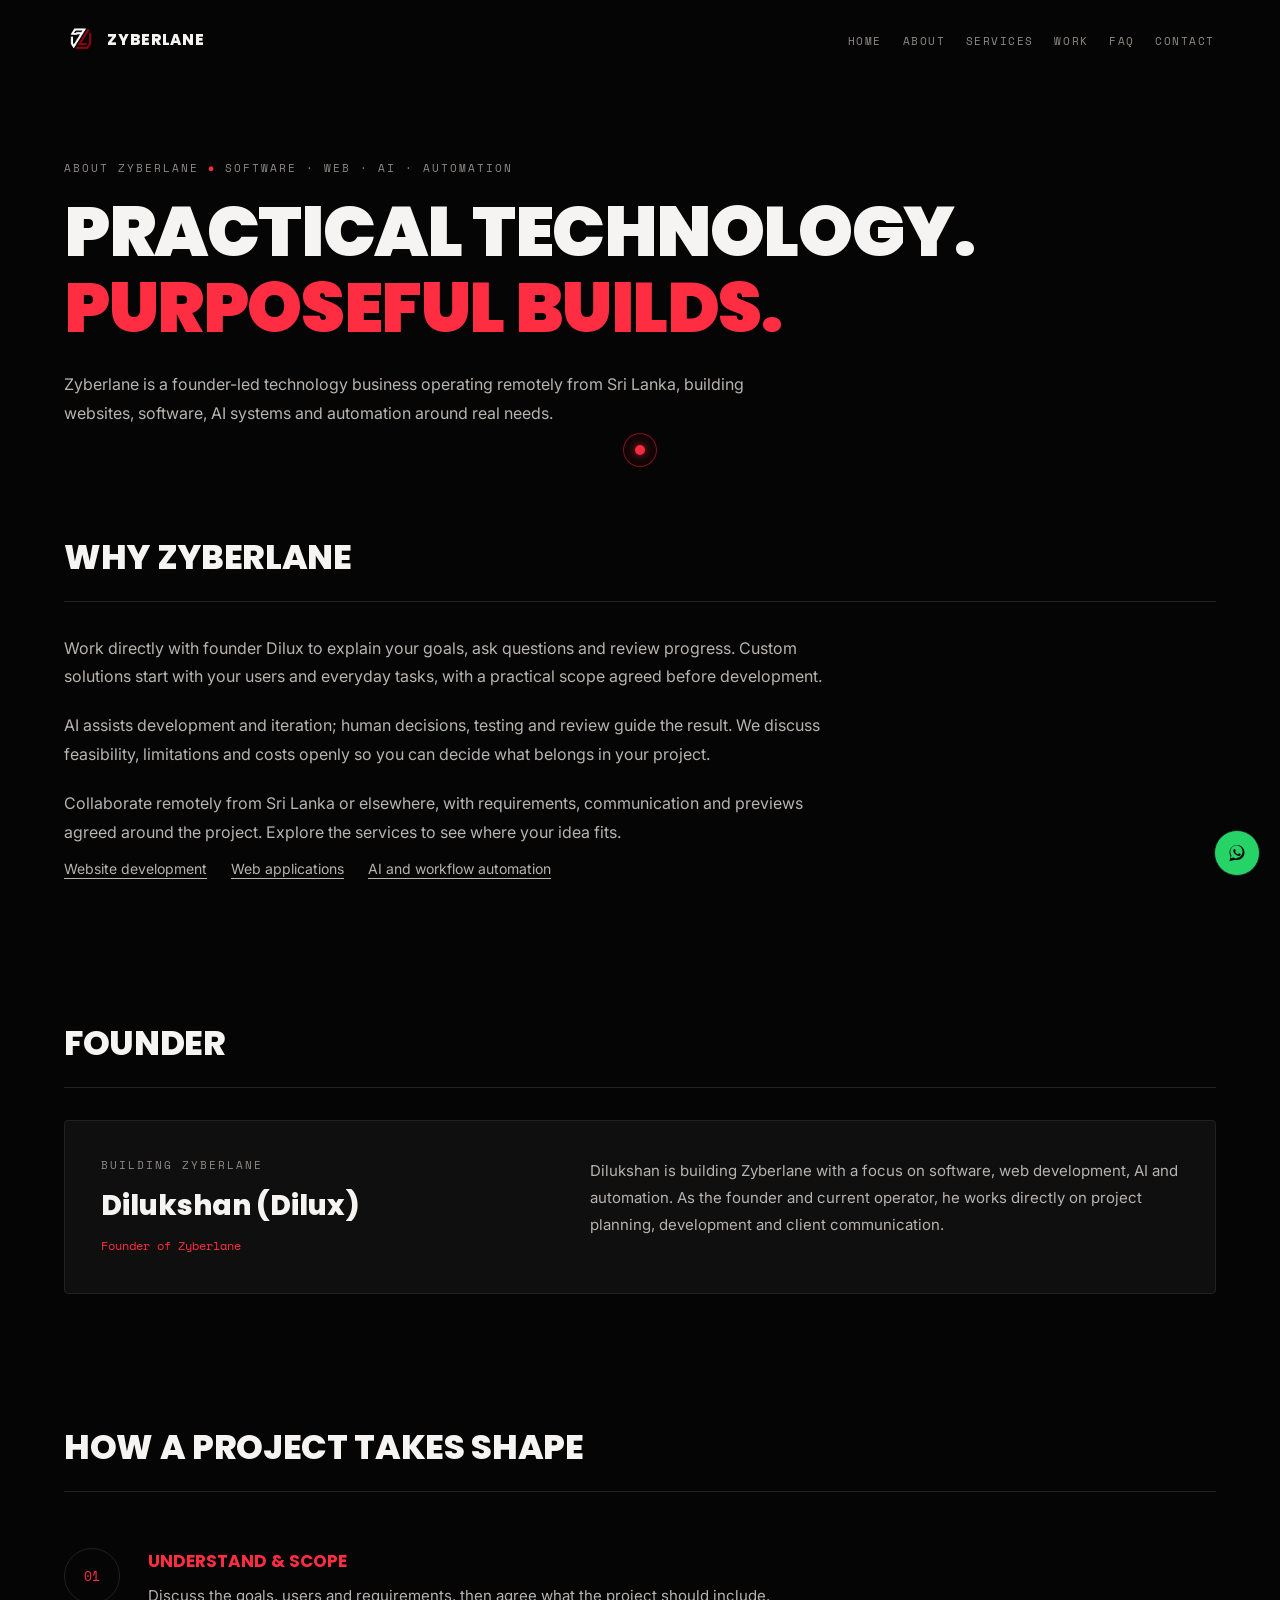
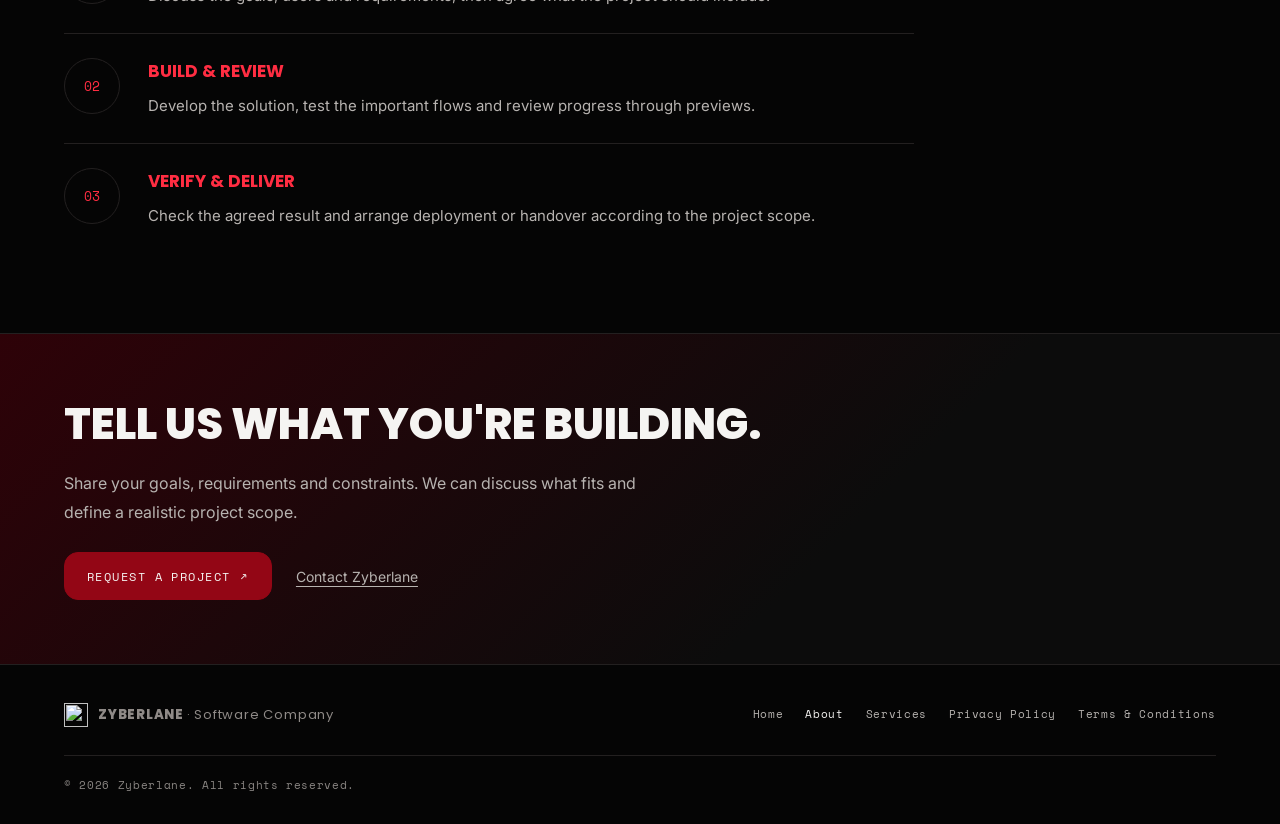
==== commit 8725e8d0: "Refine business benefits, founder messaging and project enquiry copy" ====
--- a/about/index.html
+++ b/about/index.html
@@ -134,11 +134,11 @@
 </section>
 <section aria-labelledby="companyTitle">
   <div class="page-width">
-    <div class="section-head"><h2 id="companyTitle">What drives the work</h2></div>
+    <div class="section-head"><h2 id="companyTitle">Why Zyberlane</h2></div>
     <div class="about-copy" data-page-reveal>
-      <p>We work with businesses, startups, creators and organizations to turn ideas into useful digital products. The focus is on understanding the problem, choosing a suitable approach and building something people can actually use.</p>
-      <p>AI-assisted workflows support development and iteration, alongside human decisions, testing and review. Clear communication and a realistic scope are part of the build.</p>
-      <p>Zyberlane operates remotely from Sri Lanka and can collaborate with clients elsewhere when the project is a suitable fit.</p>
+      <p>Work directly with founder Dilux to explain your goals, ask questions and review progress. Custom solutions start with your users and everyday tasks, with a practical scope agreed before development.</p>
+      <p>AI assists development and iteration; human decisions, testing and review guide the result. We discuss feasibility, limitations and costs openly so you can decide what belongs in your project.</p>
+      <p>Collaborate remotely from Sri Lanka or elsewhere, with requirements, communication and previews agreed around the project. Explore the services to see where your idea fits.</p>
       <div class="cta-actions"><a class="text-link" href="/services/web-development/">Website development</a><a class="text-link" href="/services/web-app-development/">Web applications</a><a class="text-link" href="/services/ai-automation/">AI and workflow automation</a></div>
     </div>
   </div>
--- a/assets/site-pages.css
+++ b/assets/site-pages.css
@@ -284,3 +284,36 @@
   .company-page *{animation-duration:.001ms!important;transition-duration:.001ms!important;transition-delay:0s!important;scroll-behavior:auto!important;}
   .company-page .skill-card:hover{transform:none;}
 }
+
+/* Divine Tattoo client project page */
+.company-page .case-intro{padding-bottom:56px;}
+.company-page .case-intro-grid{display:grid;grid-template-columns:minmax(0,1.2fr) minmax(240px,.8fr);align-items:center;gap:clamp(28px,6vw,84px);margin-top:34px;}
+.company-page .case-label{margin:0;color:var(--gray);}
+.company-page .case-intro-grid h1{margin-top:18px;}
+.company-page .case-intro-actions{margin-top:26px;}
+.company-page .case-brand-panel{display:flex;flex-direction:column;align-items:center;justify-content:center;gap:18px;min-height:300px;margin:0;padding:clamp(24px,5vw,56px);border:1px solid var(--line);border-radius:6px;background:radial-gradient(circle at 50% 38%,rgba(196,22,42,.16),transparent 54%),var(--panel);}
+.company-page .case-brand-panel img{display:block;width:min(100%,240px);height:auto;border-radius:50%;}
+.company-page .case-brand-panel figcaption{font-family:'Space Mono',monospace;font-size:10px;letter-spacing:.12em;text-transform:uppercase;color:#b7b3b0;}
+.company-page .case-brand-panel figcaption span{color:var(--red-glow);padding:0 4px;}
+.company-page .case-facts{display:grid;grid-template-columns:repeat(3,minmax(0,1fr));border:1px solid var(--line);background:var(--panel);}
+.company-page .case-facts>div{padding:22px 24px;min-width:0;}
+.company-page .case-facts>div+div{border-left:1px solid var(--line);}
+.company-page .case-facts p{margin-top:10px;color:var(--white);font-size:15px;line-height:1.6;overflow-wrap:anywhere;}
+.company-page .case-facts a{color:var(--white);text-decoration:underline;text-decoration-color:var(--red-glow);text-underline-offset:4px;}
+.company-page .case-copy{margin-top:28px;}
+.company-page .case-quote-wrap{max-width:920px;}
+.company-page .case-quote{margin:0;padding:clamp(24px,5vw,48px);border-left:2px solid var(--red-glow);background:var(--panel);}
+.company-page .case-quote blockquote{margin:0;color:var(--white);font-family:'Poppins',sans-serif;font-size:clamp(20px,2.6vw,30px);font-weight:600;line-height:1.5;}
+.company-page .case-quote figcaption{display:flex;align-items:center;flex-wrap:wrap;gap:8px 18px;margin-top:24px;color:#b7b3b0;font-size:13px;}
+.company-page .case-quote figcaption span:first-child{color:var(--white);font-weight:600;}
+.company-page .case-quote figcaption a{min-height:44px;display:inline-flex;align-items:center;color:#b7b3b0;text-decoration:underline;text-underline-offset:4px;}
+.company-page .case-quote figcaption a:hover{color:var(--white);}
+.company-page .case-quote figcaption a:focus-visible{outline:2px solid var(--red-glow);outline-offset:3px;}
+@media(max-width:760px){
+  .company-page .case-intro-grid{grid-template-columns:minmax(0,1fr);gap:28px;margin-top:24px;}
+  .company-page .case-brand-panel{min-height:240px;padding:28px;}
+  .company-page .case-brand-panel img{width:min(58vw,210px);}
+  .company-page .case-facts{grid-template-columns:minmax(0,1fr);}
+  .company-page .case-facts>div{padding:18px 20px;}
+  .company-page .case-facts>div+div{border-left:0;border-top:1px solid var(--line);}
+}
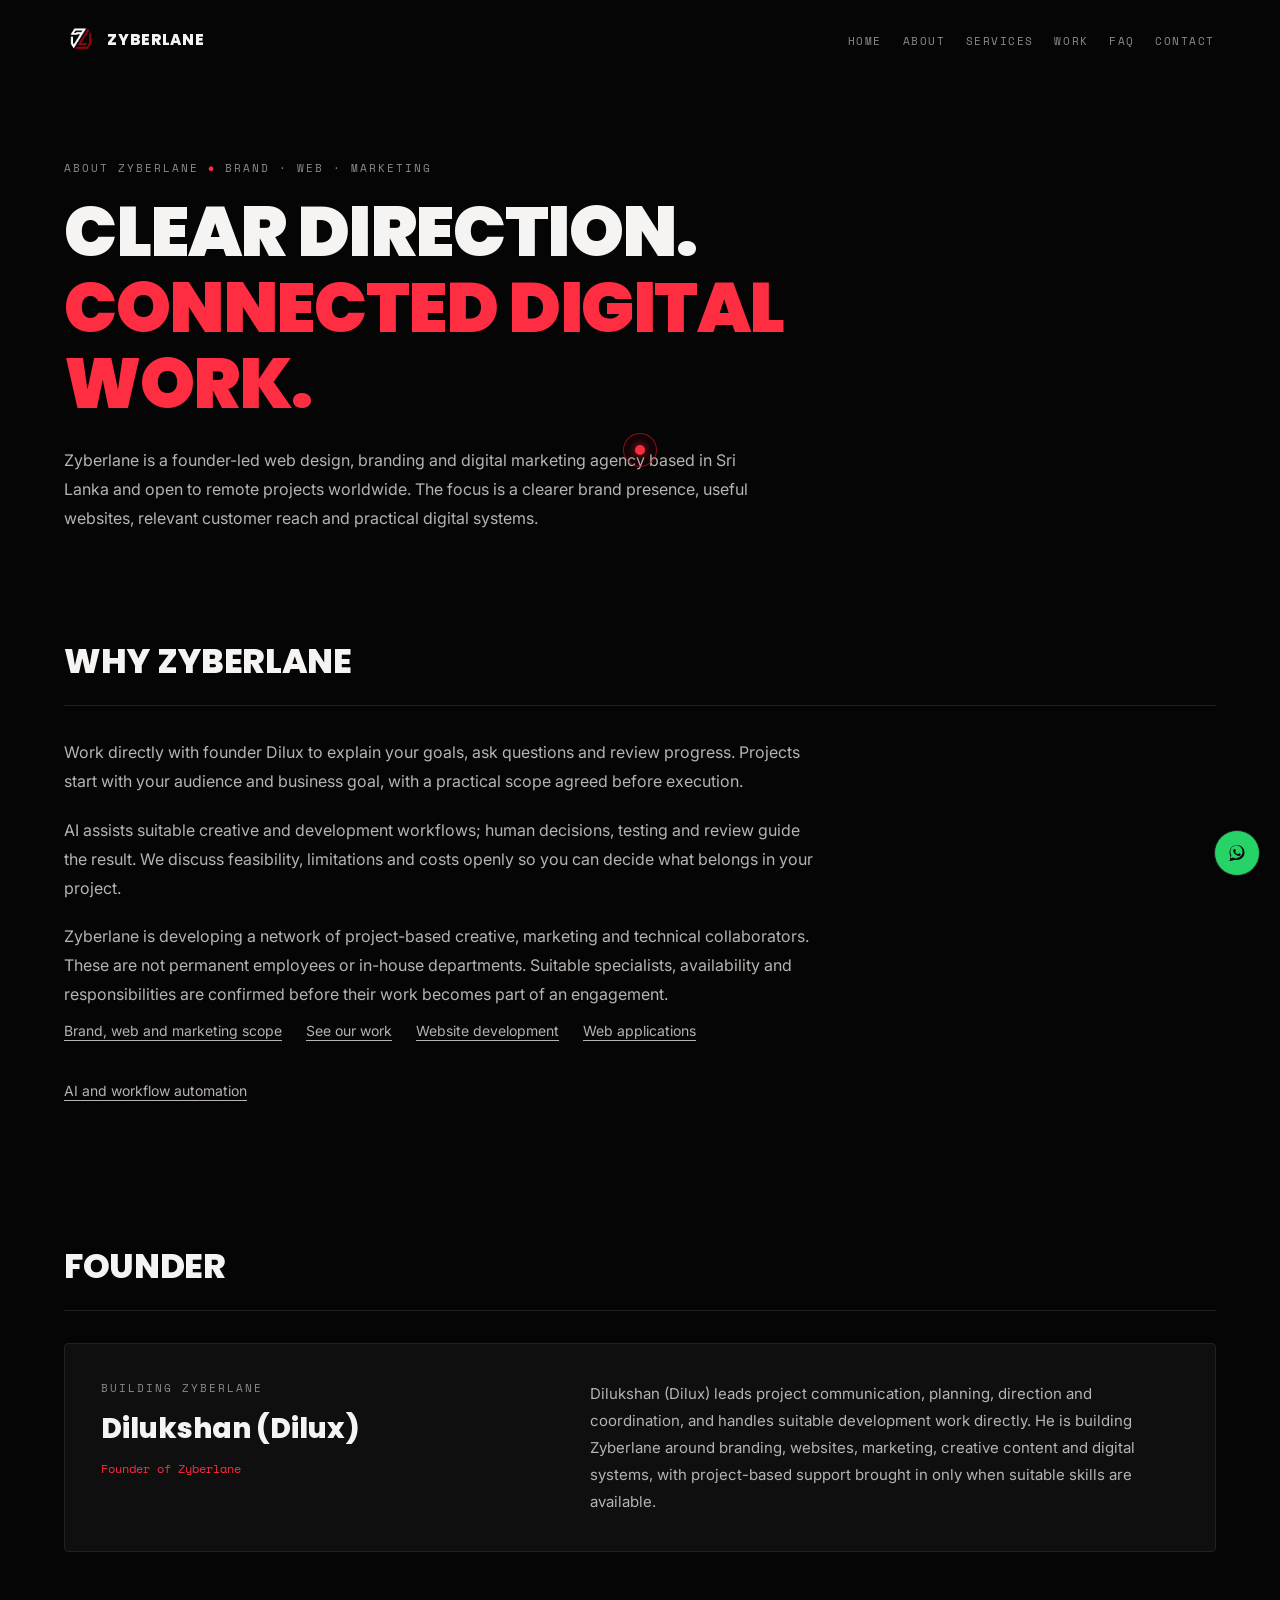
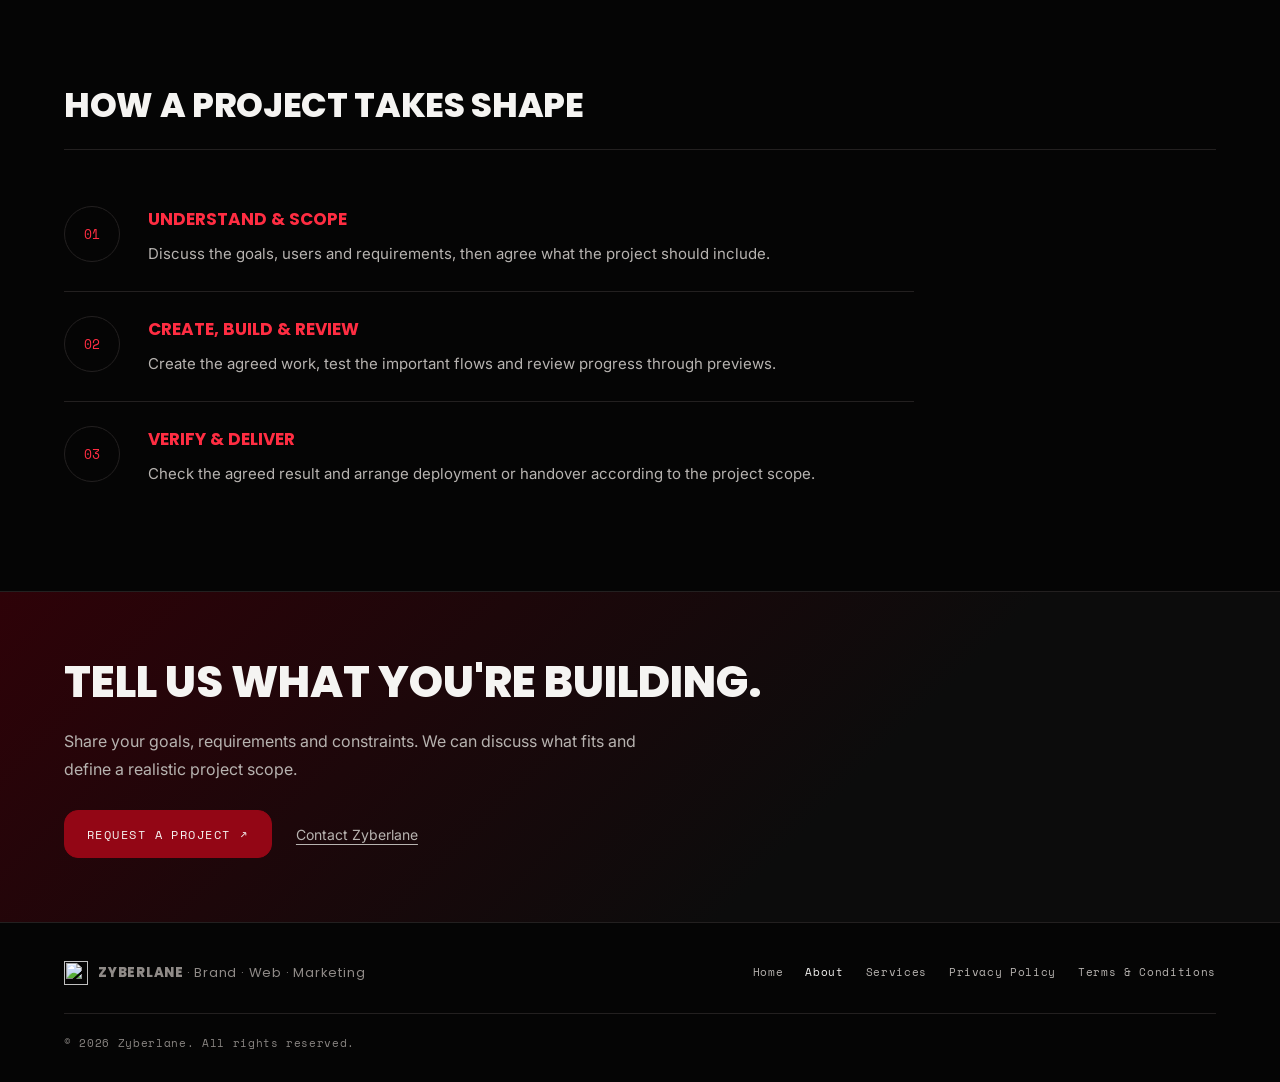
==== commit a27bb221: "Reposition Zyberlane around brand, web and marketing outcomes" ====
--- a/about/index.html
+++ b/about/index.html
@@ -3,15 +3,15 @@
 <head>
 <meta charset="UTF-8">
 <meta name="viewport" content="width=device-width, initial-scale=1.0">
-<title>About Zyberlane | Founder-led Development in Sri Lanka</title>
-<meta name="description" content="Meet Dilux, Zyberlane&#x27;s founder. Learn how this Sri Lanka-based technology business scopes, builds and reviews web, software and AI projects remotely.">
+<title>About Zyberlane | Founder-led Brand, Web &amp; Marketing</title>
+<meta name="description" content="Meet Dilux, founder of Zyberlane: a remote web design, branding and digital marketing agency with practical scope and project-based specialist coordination.">
 <meta name="robots" content="index, follow">
 <meta name="author" content="Zyberlane">
 <link rel="canonical" href="https://zyberlane.com/about/">
 <meta property="og:type" content="website">
 <meta property="og:url" content="https://zyberlane.com/about/">
-<meta property="og:title" content="About Zyberlane | Founder-led Development in Sri Lanka">
-<meta property="og:description" content="Meet Dilux, Zyberlane&#x27;s founder. Learn how this Sri Lanka-based technology business scopes, builds and reviews web, software and AI projects remotely.">
+<meta property="og:title" content="About Zyberlane | Founder-led Brand, Web &amp; Marketing">
+<meta property="og:description" content="Meet Dilux, founder of Zyberlane: a remote web design, branding and digital marketing agency with practical scope and project-based specialist coordination.">
 <meta property="og:site_name" content="Zyberlane">
 <meta property="og:locale" content="en_US">
 <meta property="og:image" content="https://zyberlane.com/assets/og-image.png">
@@ -19,8 +19,8 @@
 <meta property="og:image:height" content="630">
 <meta property="og:image:alt" content="Zyberlane">
 <meta name="twitter:card" content="summary_large_image">
-<meta name="twitter:title" content="About Zyberlane | Founder-led Development in Sri Lanka">
-<meta name="twitter:description" content="Meet Dilux, Zyberlane&#x27;s founder. Learn how this Sri Lanka-based technology business scopes, builds and reviews web, software and AI projects remotely.">
+<meta name="twitter:title" content="About Zyberlane | Founder-led Brand, Web &amp; Marketing">
+<meta name="twitter:description" content="Meet Dilux, founder of Zyberlane: a remote web design, branding and digital marketing agency with practical scope and project-based specialist coordination.">
 <meta name="twitter:image" content="https://zyberlane.com/assets/og-image.png">
 <meta name="theme-color" content="#050505">
 <link rel="icon" type="image/png" sizes="512x512" href="/assets/favicon.png">
@@ -38,8 +38,8 @@
       "@type": "AboutPage",
       "@id": "https://zyberlane.com/about/#webpage",
       "url": "https://zyberlane.com/about/",
-      "name": "About Zyberlane | Founder-led Development in Sri Lanka",
-      "description": "Meet Dilux, Zyberlane's founder. Learn how this Sri Lanka-based technology business scopes, builds and reviews web, software and AI projects remotely.",
+      "name": "About Zyberlane | Founder-led Brand, Web & Marketing",
+      "description": "Meet Dilux, founder of Zyberlane: a remote web design, branding and digital marketing agency with practical scope and project-based specialist coordination.",
       "isPartOf": {
         "@id": "https://zyberlane.com/#website"
       },
@@ -117,7 +117,7 @@
       <li><a href="/">Home</a></li>
       <li><a href="/about/" aria-current="page">About</a></li>
       <li><a href="/services/">Services</a></li>
-      <li><a href="/#work">Work</a></li>
+      <li><a href="/work/">Work</a></li>
       <li><a href="/#faq">FAQ</a></li>
       <li><a href="/#contact">Contact</a></li>
     </ul>
@@ -127,19 +127,19 @@
 <main id="mainContent" tabindex="-1">
 <section class="page-intro" aria-labelledby="pageTitle">
   <div class="page-width">
-    <div class="eyebrow">About Zyberlane <span class="dot" aria-hidden="true">●</span> Software · Web · AI · Automation</div>
-    <h1 id="pageTitle">Practical technology.<br><span class="page-accent">Purposeful builds.</span></h1>
-    <p class="page-description">Zyberlane is a founder-led technology business operating remotely from Sri Lanka, building websites, software, AI systems and automation around real needs.</p>
+    <div class="eyebrow">About Zyberlane <span class="dot" aria-hidden="true">●</span> Brand · Web · Marketing</div>
+    <h1 id="pageTitle">Clear direction.<br><span class="page-accent">Connected digital work.</span></h1>
+    <p class="page-description">Zyberlane is a founder-led web design, branding and digital marketing agency based in Sri Lanka and open to remote projects worldwide. The focus is a clearer brand presence, useful websites, relevant customer reach and practical digital systems.</p>
   </div>
 </section>
 <section aria-labelledby="companyTitle">
   <div class="page-width">
     <div class="section-head"><h2 id="companyTitle">Why Zyberlane</h2></div>
     <div class="about-copy" data-page-reveal>
-      <p>Work directly with founder Dilux to explain your goals, ask questions and review progress. Custom solutions start with your users and everyday tasks, with a practical scope agreed before development.</p>
-      <p>AI assists development and iteration; human decisions, testing and review guide the result. We discuss feasibility, limitations and costs openly so you can decide what belongs in your project.</p>
-      <p>Collaborate remotely from Sri Lanka or elsewhere, with requirements, communication and previews agreed around the project. Explore the services to see where your idea fits.</p>
-      <div class="cta-actions"><a class="text-link" href="/services/web-development/">Website development</a><a class="text-link" href="/services/web-app-development/">Web applications</a><a class="text-link" href="/services/ai-automation/">AI and workflow automation</a></div>
+      <p>Work directly with founder Dilux to explain your goals, ask questions and review progress. Projects start with your audience and business goal, with a practical scope agreed before execution.</p>
+      <p>AI assists suitable creative and development workflows; human decisions, testing and review guide the result. We discuss feasibility, limitations and costs openly so you can decide what belongs in your project.</p>
+      <p>Zyberlane is developing a network of project-based creative, marketing and technical collaborators. These are not permanent employees or in-house departments. Suitable specialists, availability and responsibilities are confirmed before their work becomes part of an engagement.</p>
+      <div class="cta-actions"><a class="text-link" href="/services/">Brand, web and marketing scope</a><a class="text-link" href="/work/">See our work</a><a class="text-link" href="/services/web-development/">Website development</a><a class="text-link" href="/services/web-app-development/">Web applications</a><a class="text-link" href="/services/ai-automation/">AI and workflow automation</a></div>
     </div>
   </div>
 </section>
@@ -152,7 +152,7 @@
         <h3>Dilukshan (Dilux)</h3>
         <div class="founder-role">Founder of Zyberlane</div>
       </div>
-      <p>Dilukshan is building Zyberlane with a focus on software, web development, AI and automation. As the founder and current operator, he works directly on project planning, development and client communication.</p>
+      <p>Dilukshan (Dilux) leads project communication, planning, direction and coordination, and handles suitable development work directly. He is building Zyberlane around branding, websites, marketing, creative content and digital systems, with project-based support brought in only when suitable skills are available.</p>
     </div>
   </div>
 </section>
@@ -161,7 +161,7 @@
     <div class="section-head"><h2 id="approachTitle">How a project takes shape</h2></div>
     <ol class="process-list">
       <li class="p-step" data-page-reveal><span class="idx" aria-hidden="true">01</span><div><h3>Understand &amp; scope</h3><p>Discuss the goals, users and requirements, then agree what the project should include.</p></div></li>
-      <li class="p-step" data-page-reveal><span class="idx" aria-hidden="true">02</span><div><h3>Build &amp; review</h3><p>Develop the solution, test the important flows and review progress through previews.</p></div></li>
+      <li class="p-step" data-page-reveal><span class="idx" aria-hidden="true">02</span><div><h3>Create, build &amp; review</h3><p>Create the agreed work, test the important flows and review progress through previews.</p></div></li>
       <li class="p-step" data-page-reveal><span class="idx" aria-hidden="true">03</span><div><h3>Verify &amp; deliver</h3><p>Check the agreed result and arrange deployment or handover according to the project scope.</p></div></li>
     </ol>
   </div>
@@ -178,7 +178,7 @@
 </section>
 </main>
 <footer>
-  <a class="brand" href="/" aria-label="Zyberlane home"><img src="/assets/favicon.png" alt="" width="24" height="24"><span>ZYBERLANE <span class="foot-tagline">· Software Company</span></span></a>
+  <a class="brand" href="/" aria-label="Zyberlane home"><img src="/assets/favicon.png" alt="" width="24" height="24"><span>ZYBERLANE <span class="foot-tagline">· Brand · Web · Marketing</span></span></a>
   <nav class="footer-links" aria-label="Footer">
     <a href="/">Home</a>
     <a href="/about/" aria-current="page">About</a>
--- a/assets/site-pages.css
+++ b/assets/site-pages.css
@@ -317,3 +317,7 @@
   .company-page .case-facts>div{padding:18px 20px;}
   .company-page .case-facts>div+div{border-left:0;border-top:1px solid var(--line);}
 }
+/* Longer agency footer identity must wrap within narrow viewports. */
+.company-page footer .brand{min-width:0;max-width:100%;flex-shrink:1;}
+.company-page footer .brand > span{min-width:0;overflow-wrap:anywhere;}
+.company-page footer .brand img{flex-shrink:0;}
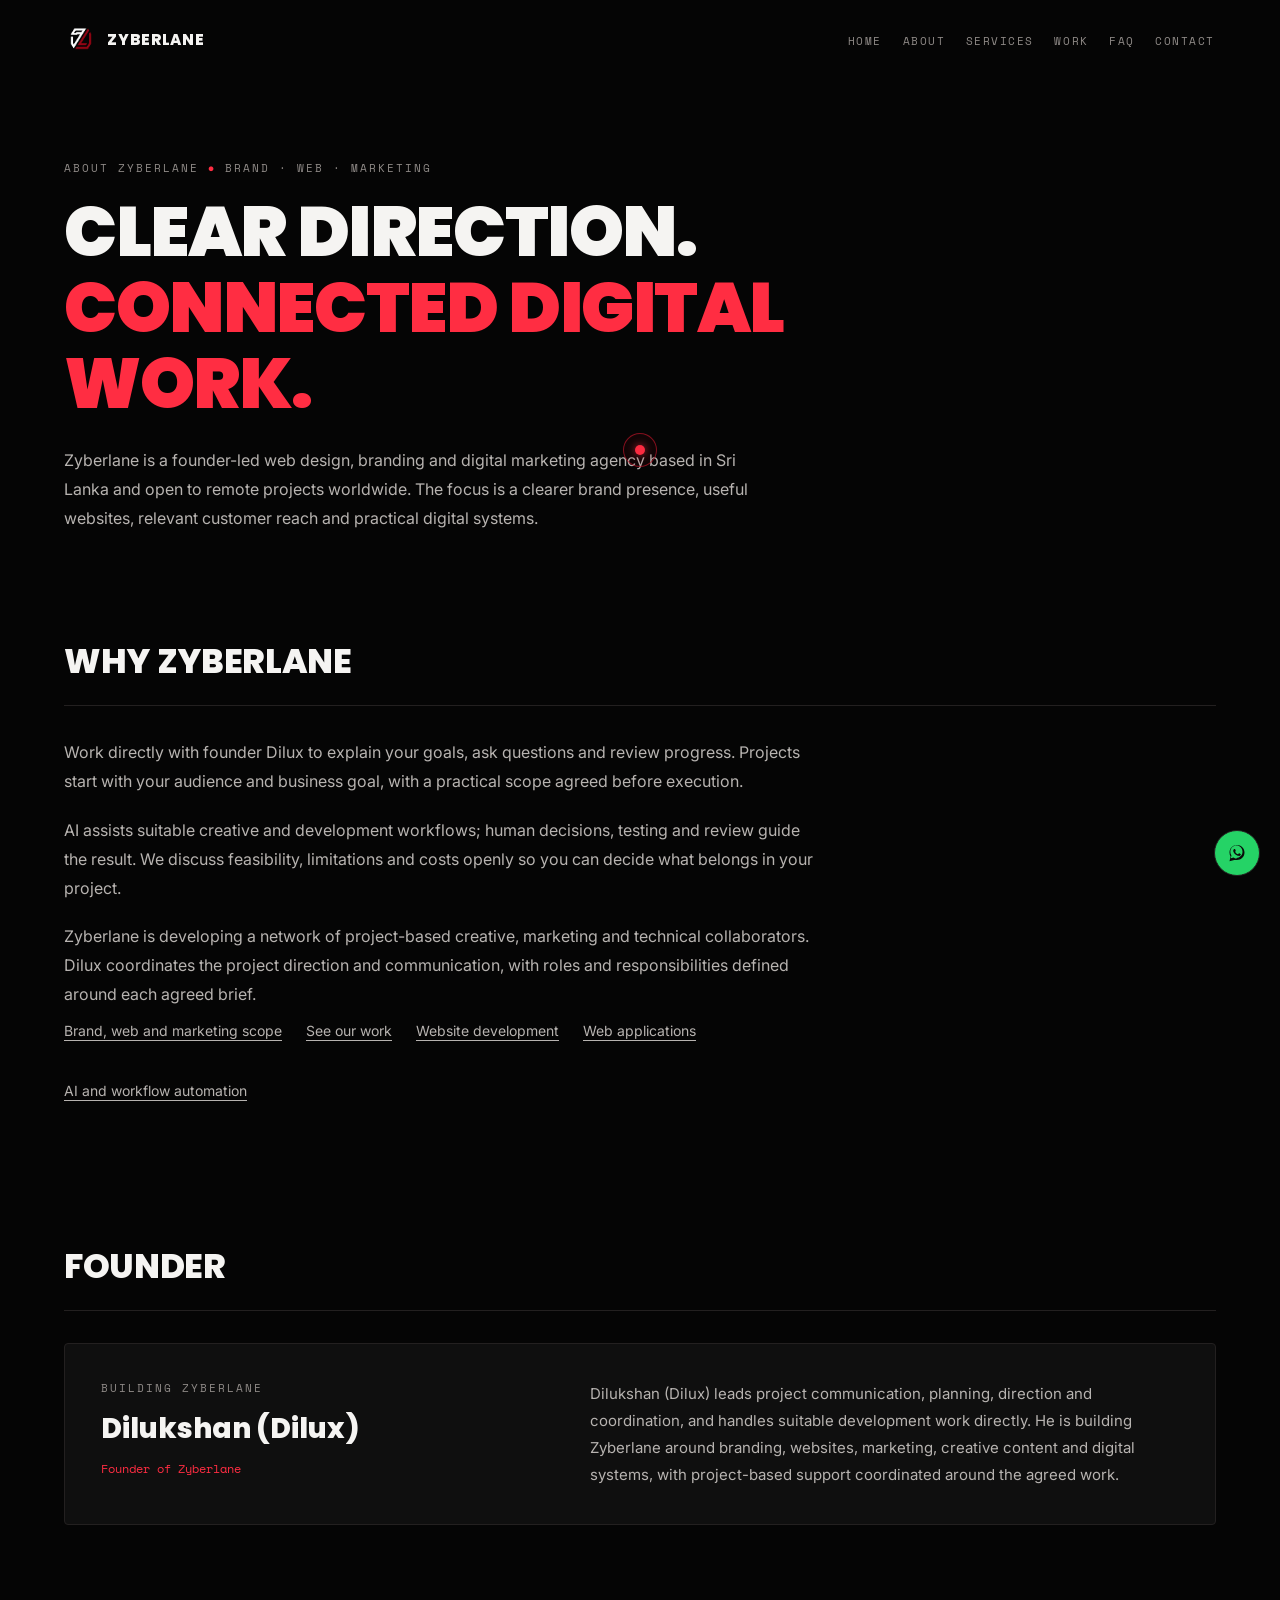
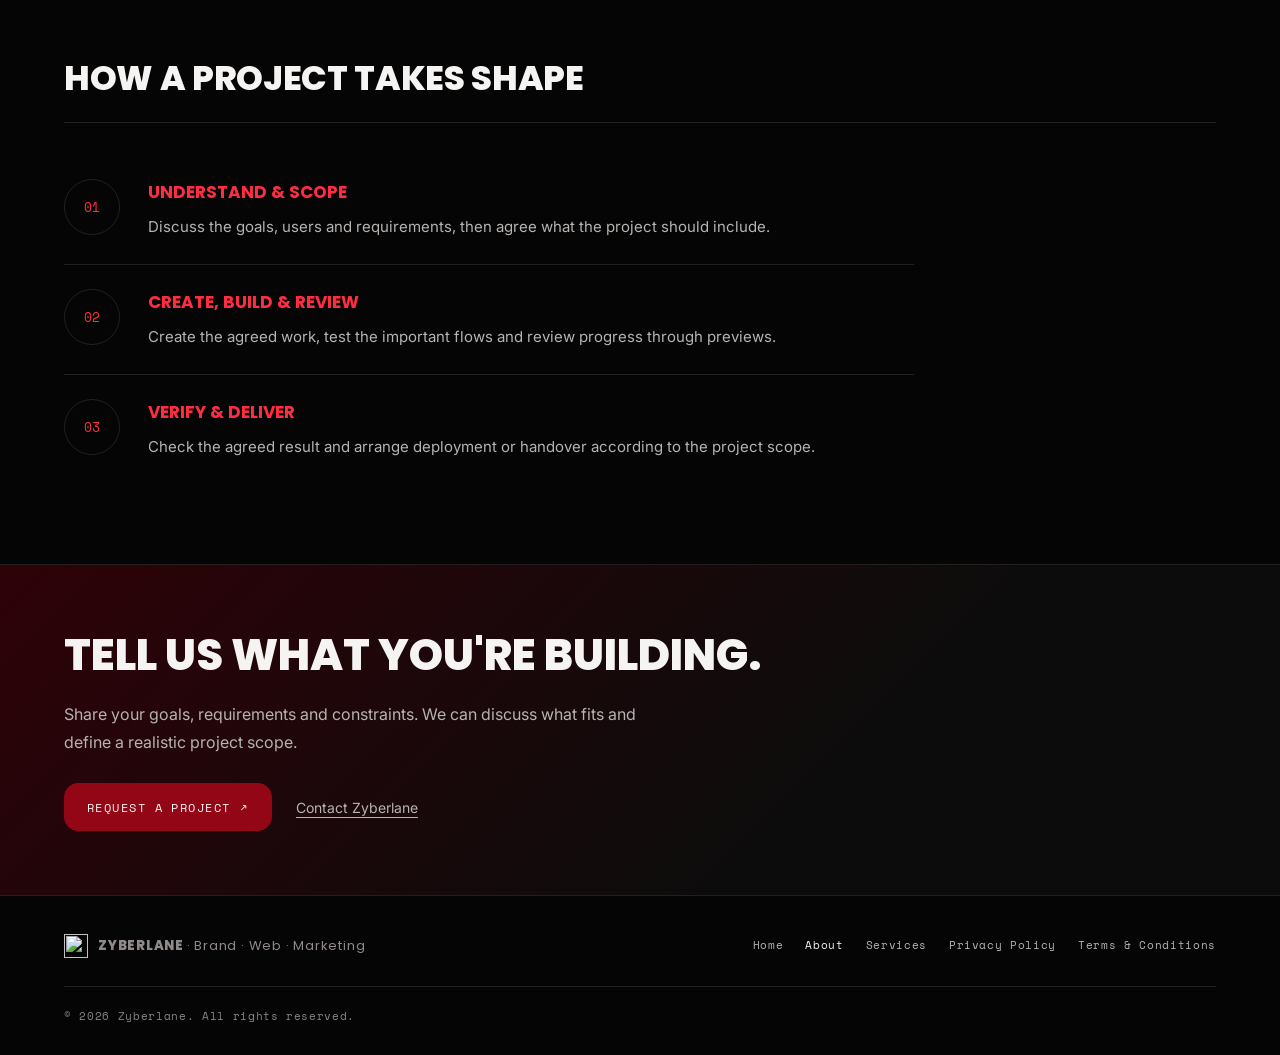
==== commit 9c04f732: "Separate six service categories from detailed verified scope" ====
--- a/about/index.html
+++ b/about/index.html
@@ -138,7 +138,7 @@
     <div class="about-copy" data-page-reveal>
       <p>Work directly with founder Dilux to explain your goals, ask questions and review progress. Projects start with your audience and business goal, with a practical scope agreed before execution.</p>
       <p>AI assists suitable creative and development workflows; human decisions, testing and review guide the result. We discuss feasibility, limitations and costs openly so you can decide what belongs in your project.</p>
-      <p>Zyberlane is developing a network of project-based creative, marketing and technical collaborators. These are not permanent employees or in-house departments. Suitable specialists, availability and responsibilities are confirmed before their work becomes part of an engagement.</p>
+      <p>Zyberlane is developing a network of project-based creative, marketing and technical collaborators. Dilux coordinates the project direction and communication, with roles and responsibilities defined around each agreed brief.</p>
       <div class="cta-actions"><a class="text-link" href="/services/">Brand, web and marketing scope</a><a class="text-link" href="/work/">See our work</a><a class="text-link" href="/services/web-development/">Website development</a><a class="text-link" href="/services/web-app-development/">Web applications</a><a class="text-link" href="/services/ai-automation/">AI and workflow automation</a></div>
     </div>
   </div>
@@ -152,7 +152,7 @@
         <h3>Dilukshan (Dilux)</h3>
         <div class="founder-role">Founder of Zyberlane</div>
       </div>
-      <p>Dilukshan (Dilux) leads project communication, planning, direction and coordination, and handles suitable development work directly. He is building Zyberlane around branding, websites, marketing, creative content and digital systems, with project-based support brought in only when suitable skills are available.</p>
+      <p>Dilukshan (Dilux) leads project communication, planning, direction and coordination, and handles suitable development work directly. He is building Zyberlane around branding, websites, marketing, creative content and digital systems, with project-based support coordinated around the agreed work.</p>
     </div>
   </div>
 </section>
--- a/assets/site-pages.css
+++ b/assets/site-pages.css
@@ -321,3 +321,8 @@
 .company-page footer .brand{min-width:0;max-width:100%;flex-shrink:1;}
 .company-page footer .brand > span{min-width:0;overflow-wrap:anywhere;}
 .company-page footer .brand img{flex-shrink:0;}
+/* Detailed Services scope uses the existing cards, spacing and responsive breakpoints. */
+.company-page .skills-wrap.service-hierarchy{grid-template-columns:minmax(0,1fr);}
+.company-page .service-hierarchy .service-examples{display:grid;grid-template-columns:repeat(3,minmax(0,1fr));gap:16px 24px;}
+@media(max-width:1000px){.company-page .service-hierarchy .service-examples{grid-template-columns:repeat(2,minmax(0,1fr));}}
+@media(max-width:560px){.company-page .service-hierarchy .service-examples{grid-template-columns:minmax(0,1fr);}}
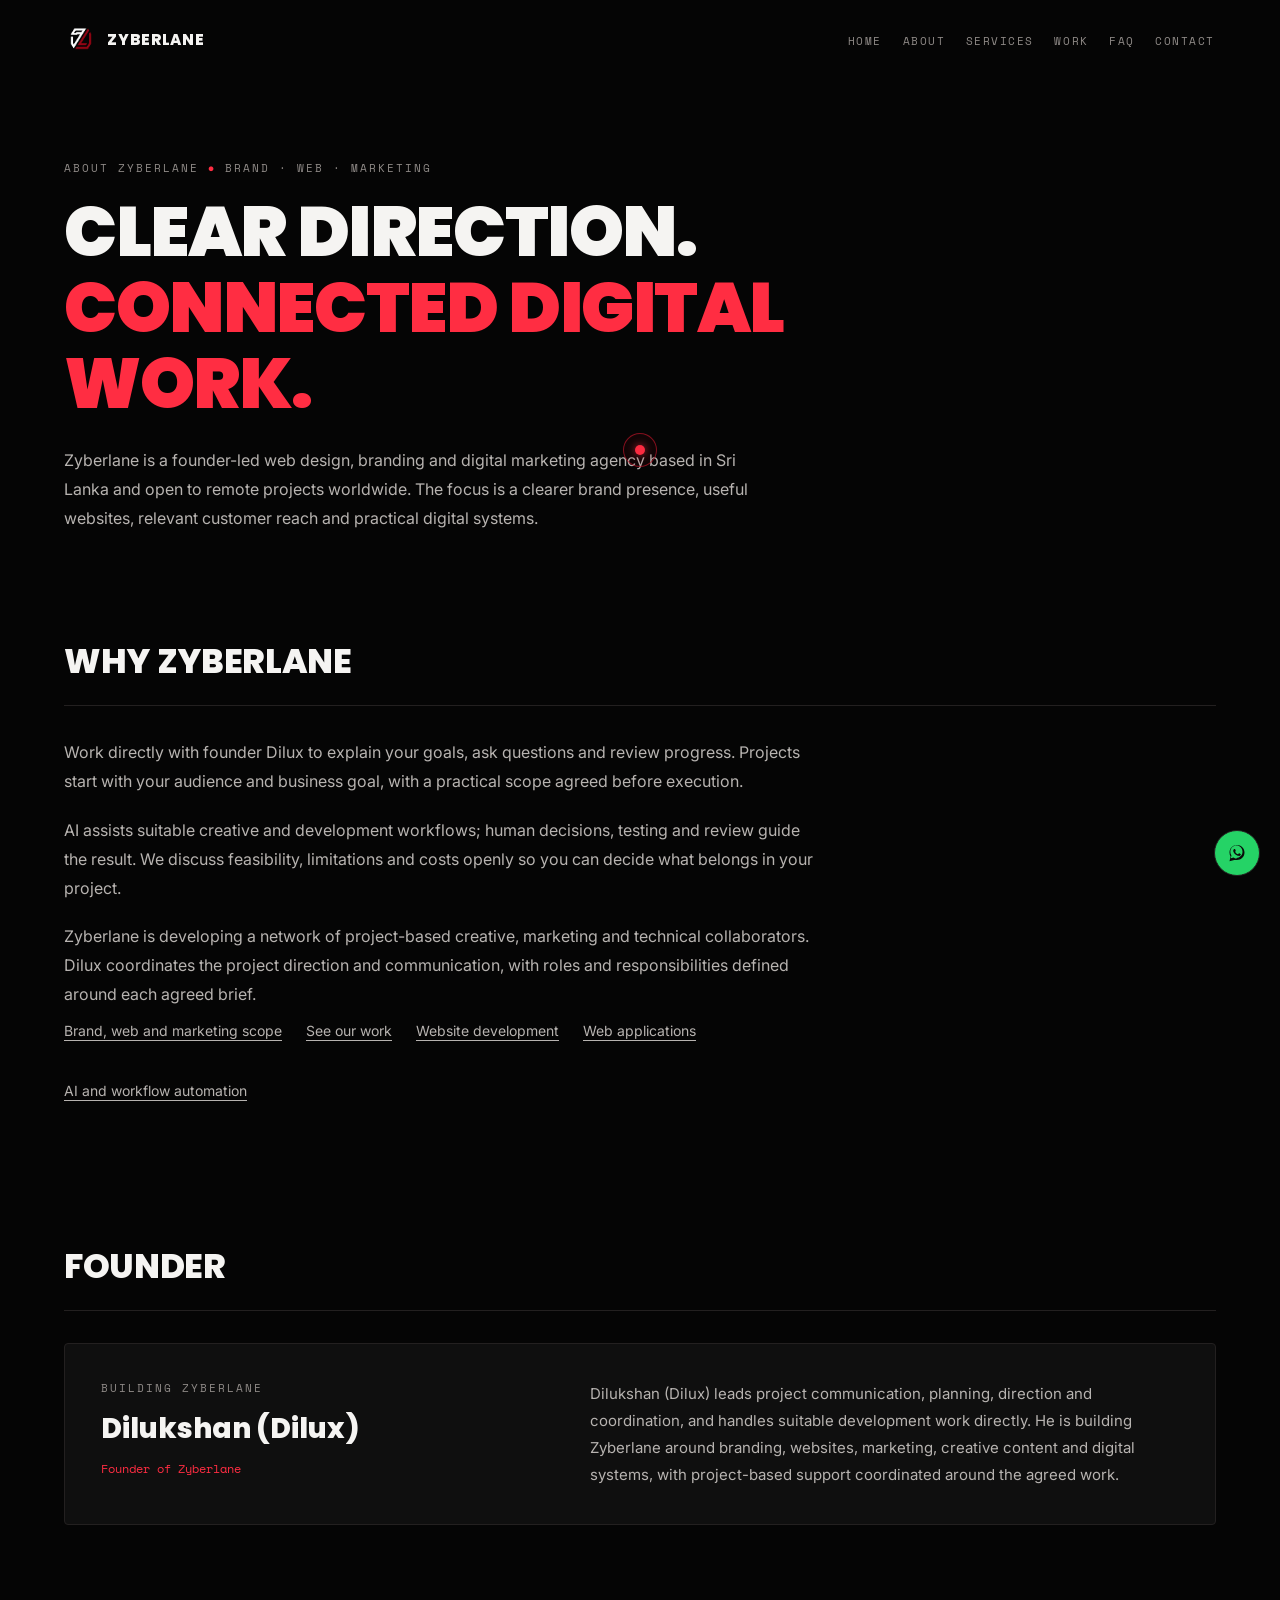
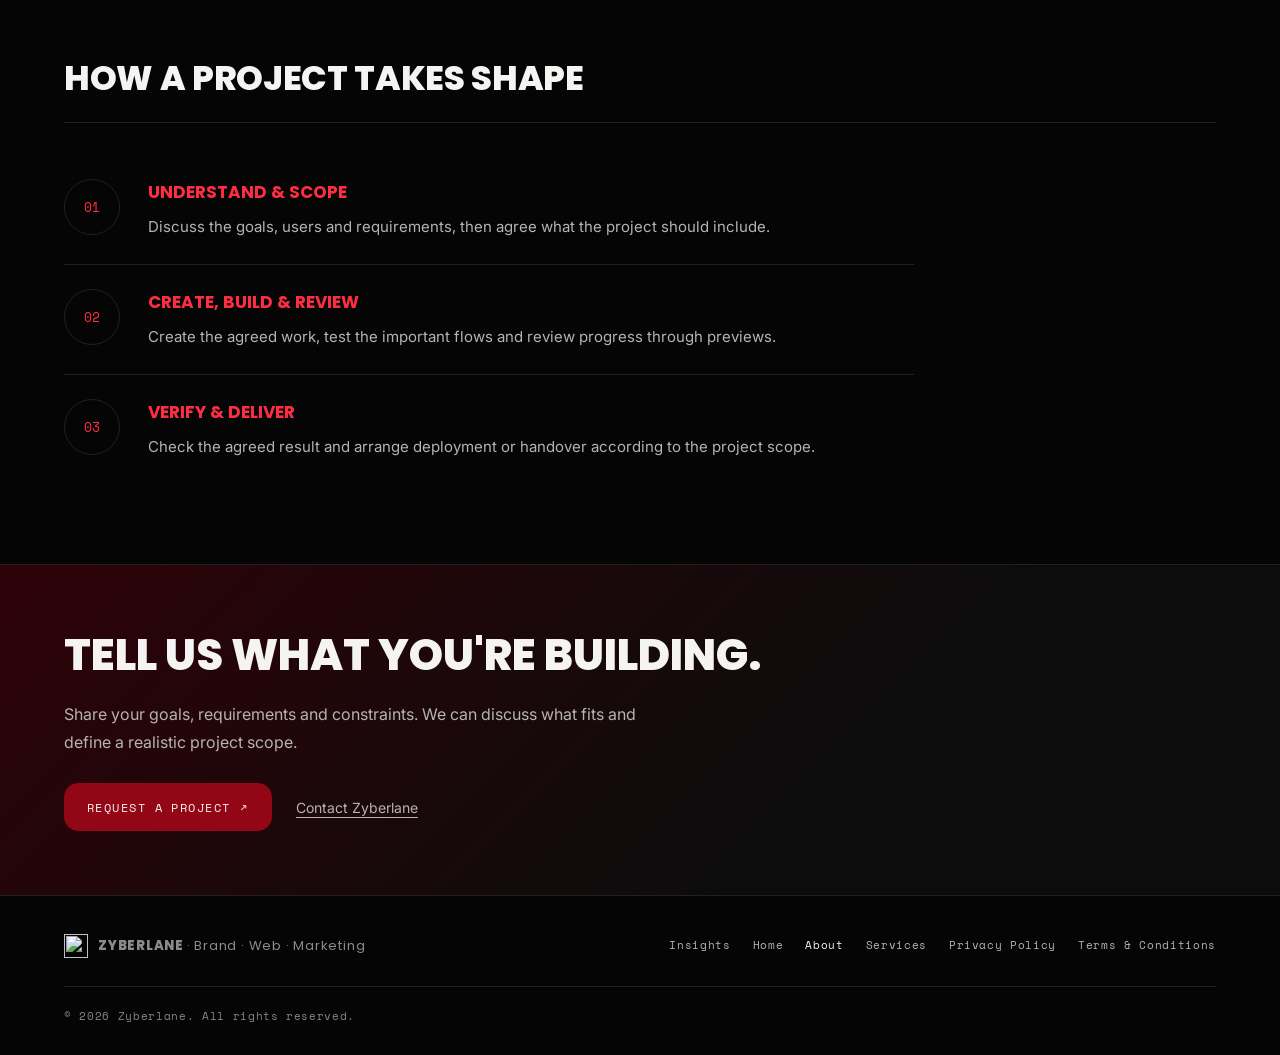
==== commit f1aff074: "Add combined Insights hub for Blog and Case Studies" ====
--- a/about/index.html
+++ b/about/index.html
@@ -180,6 +180,7 @@
 <footer>
   <a class="brand" href="/" aria-label="Zyberlane home"><img src="/assets/favicon.png" alt="" width="24" height="24"><span>ZYBERLANE <span class="foot-tagline">· Brand · Web · Marketing</span></span></a>
   <nav class="footer-links" aria-label="Footer">
+    <a href="/insights/">Insights</a>
     <a href="/">Home</a>
     <a href="/about/" aria-current="page">About</a>
     <a href="/services/">Services</a>
